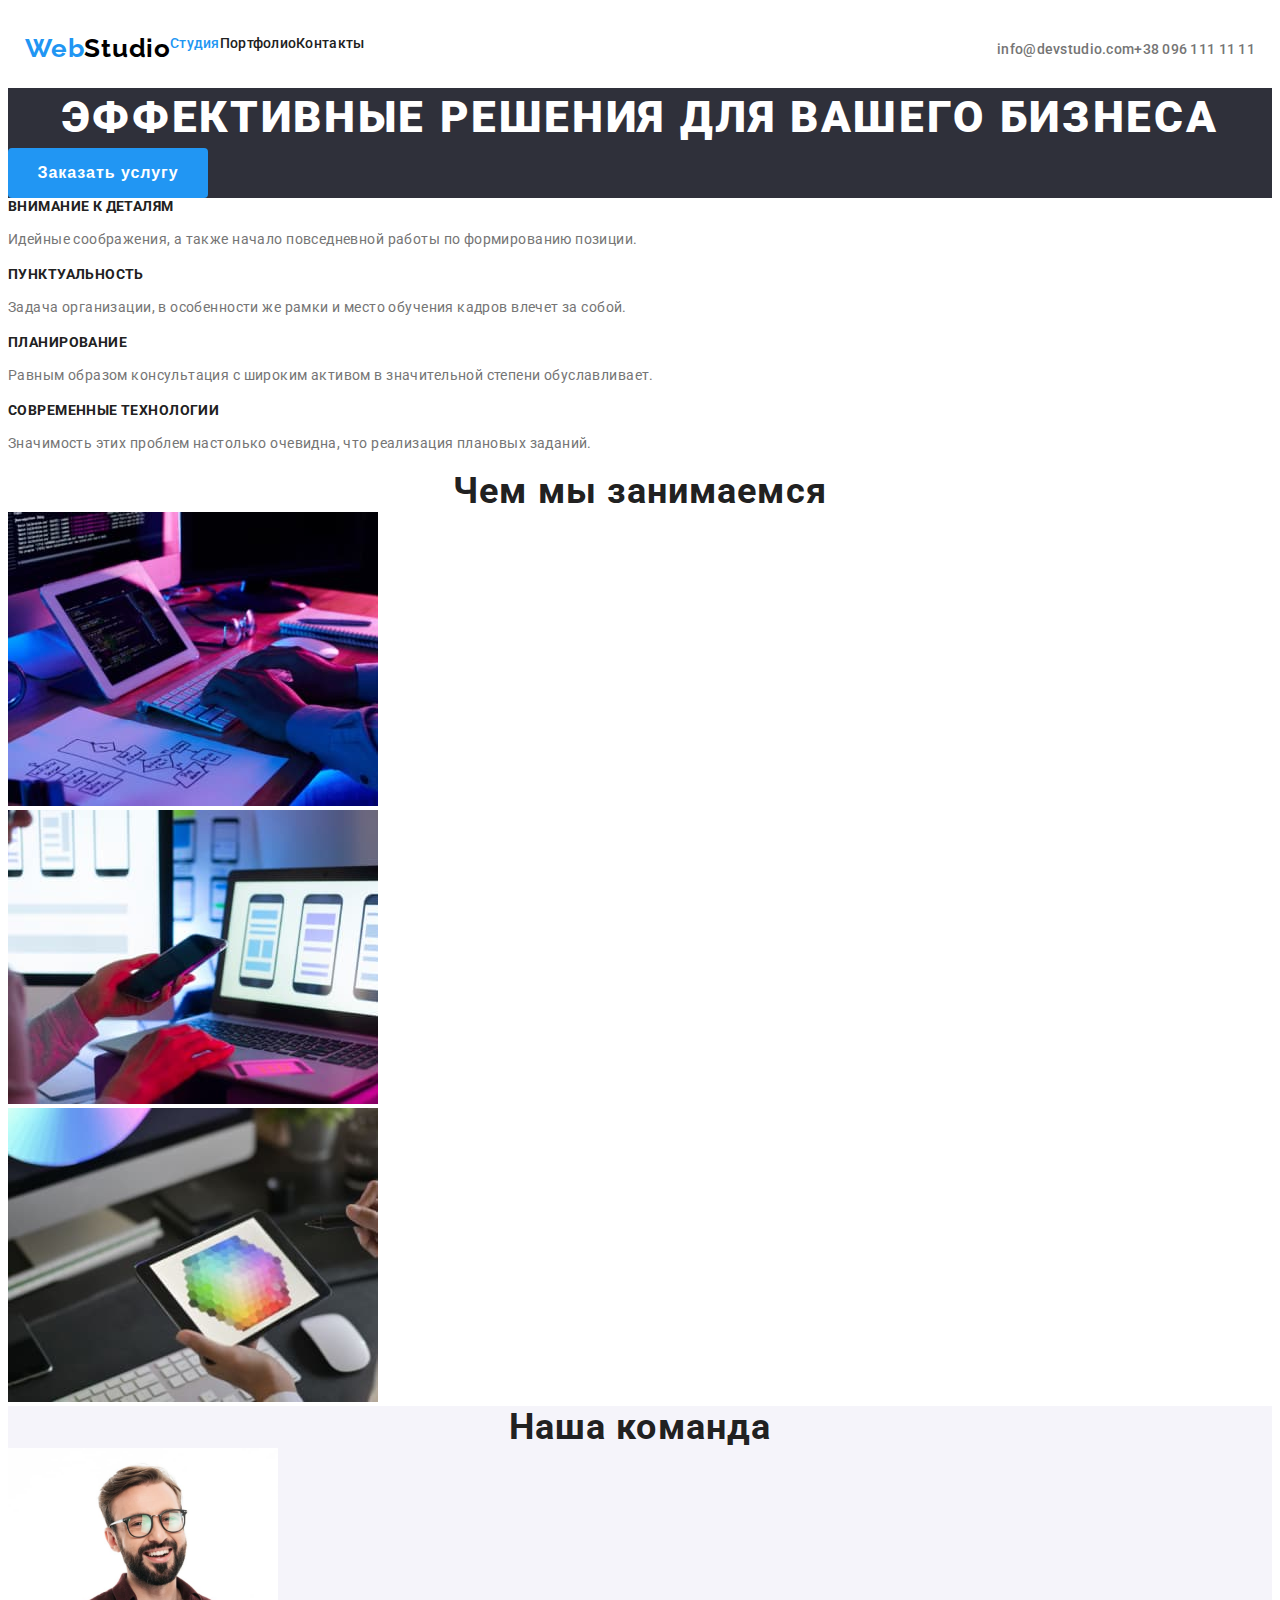
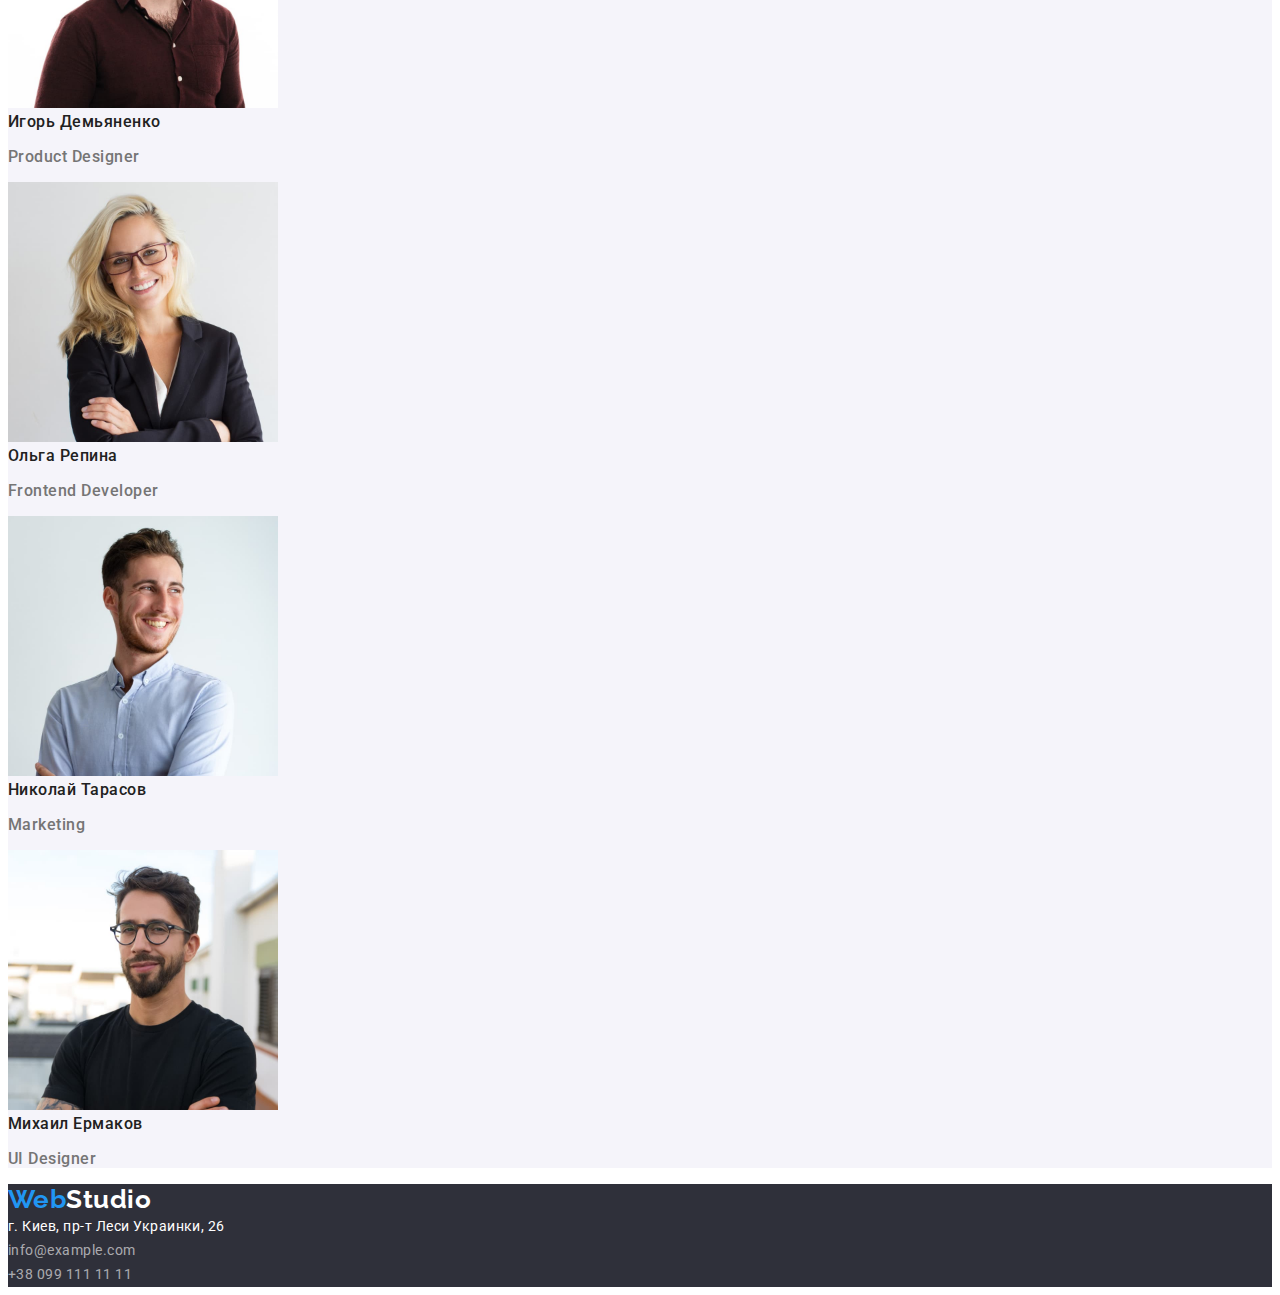
==== index.html @ 81960529 "set normalization, some utilities. update block flex for header" ====
<!DOCTYPE html>
<html lang="ru">
  <head>
    <meta charset="UTF-8" />
    <meta http-equiv="X-UA-Compatible" content="IE=edge" />
    <meta name="viewport" content="width=device-width, initial-scale=1.0" />
    <title>Web Studio</title>
    <link
      rel="stylesheet"
      href="https://cdnjs.cloudflare.com/ajax/libs/modern-normalize/1.1.0/modern-normalize.min.css"
      integrity="sha512-wpPYUAdjBVSE4KJnH1VR1HeZfpl1ub8YT/NKx4PuQ5NmX2tKuGu6U/JRp5y+Y8XG2tV+wKQpNHVUX03MfMFn9Q=="
      crossorigin="anonymous"
      referrerpolicy="no-referrer"
    />
    <link rel="stylesheet" href="./css/styles.css" />

    <link rel="preconnect" href="https://fonts.googleapis.com" />
    <link rel="preconnect" href="https://fonts.gstatic.com" crossorigin />
    <link
      href="https://fonts.googleapis.com/css2?family=Raleway:ital,wght@0,700;1,700&family=Roboto:ital,wght@0,400;0,500;0,700;0,900;1,400;1,500;1,700;1,900&display=swap"
      rel="stylesheet"
    />
  </head>
  <body>
    <header class="header-content container box">
      <!--навигация по сайту-->
      <nav class="nav-style box">
        <a class="logo line" href="./"
          ><span class="logo-color">Web</span>Studio</a
        >
        <ul class="nav-list list box">
          <li><a class="item current" href="./">Студия</a></li>
          <li>
            <a class="item" href="./portfolio.html">Портфолио</a>
          </li>
          <li><a class="item" href="">Контакты</a></li>
        </ul>
      </nav>
      <ul class="contacts-header list box">
        <li>
          <a class="link" href="mailto:info@devstudio.com"
            >info@devstudio.com</a
          >
        </li>
        <li>
          <a class="link" href="tel:+380961111111">+38 096 111 11 11</a>
        </li>
      </ul>
    </header>
    <main>
      <!-- hero section -->
      <section class="hero-section">
        <h1 class="hero-section-heading">
          Эффективные решения для вашего бизнеса
        </h1>
        <button class="hero-button" type="button">Заказать услугу</button>
      </section>
      <!-- секция наши преимущества 
            скрытый заголовок-->
      <section class="our-benefits-section">
        <h2 hidden>наши преимущества</h2>
        <ul class="features list">
          <li>
            <h3 class="headings">Внимание к деталям</h3>
            <p class="items">
              Идейные соображения, а также начало повседневной работы по
              формированию позиции.
            </p>
          </li>
          <li>
            <h3 class="headings">Пунктуальность</h3>
            <p class="items">
              Задача организации, в особенности же рамки и место обучения кадров
              влечет за собой.
            </p>
          </li>
          <li>
            <h3 class="headings">Планирование</h3>
            <p class="items">
              Равным образом консультация с широким активом в значительной
              степени обуславливает.
            </p>
          </li>
          <li>
            <h3 class="headings">Современные технологии</h3>
            <p class="items">
              Значимость этих проблем настолько очевидна, что реализация
              плановых заданий.
            </p>
          </li>
        </ul>
      </section>

      <!-- our work section -->
      <section class="our-work-section">
        <h2 class="title">Чем мы занимаемся</h2>
        <ul class="list">
          <li>
            <img
              src="./images/box1.jpg"
              alt="картинка с компьютером"
              width="370"
              height="294"
            />
          </li>
          <li>
            <img
              src="./images/box2.jpg"
              alt="картинка с мобильным телефоном"
              width="370"
              height="294"
            />
          </li>
          <li>
            <img
              src="./images/box3.jpg"
              alt="картинка с планшетом"
              width="370"
              height="294"
            />
          </li>
        </ul>
      </section>

      <!-- our team section -->

      <section class="our-team-section">
        <h2 class="title">Наша команда</h2>
        <ul class="list">
          <li>
            <img
              src="./images/imgIgorDemch.jpg"
              alt="фото Игорь Демченко"
              width="270"
              height="260"
            />
            <h3 class="headings">Игорь Демьяненко</h3>
            <p class="members">Product Designer</p>
          </li>
          <li>
            <img
              src="./images/imgOlgaRepina.jpg"
              alt="фото Ольга Репина"
              width="270"
              height="260"
            />
            <h3 class="headings">Ольга Репина</h3>
            <p class="members">Frontend Developer</p>
          </li>
          <li>
            <img
              src="./images/imgNikTarasov.jpg"
              alt="фото Николай Тарасов"
              width="270"
              height="260"
            />
            <h3 class="headings">Николай Тарасов</h3>
            <p class="members">Marketing</p>
          </li>
          <li>
            <img
              src="./images/imgMihErmakov.jpg"
              alt="фото Михаил Ермаков"
              width="270"
              height="260"
            />
            <h3 class="headings">Михаил Ермаков</h3>
            <p class="members">UI Designer</p>
          </li>
        </ul>
      </section>
    </main>
    <footer class="footer-style">
      <a class="logo-footer" href="./"
        ><span class="logo-color">Web</span>Studio</a
      >
      <address class="address-style">г. Киев, пр-т Леси Украинки, 26</address>
      <ul class="contacts-footer list">
        <li>
          <a class="contact-link-footer" href="mailto:info@example.com"
            >info@example.com</a
          >
        </li>
        <li>
          <a class="contact-link-footer" href="tel:+380991111111"
            >+38 099 111 11 11</a
          >
        </li>
      </ul>
    </footer>
  </body>
</html>
---- css/styles.css ----
/* палитра цветов
1. основной цвет текста
2. цвет героя и футера
3. цвет бэкграунда 1
4. цвет бекграунда 2
5. вспомогательный цвет текста
  - белый вспомогательный
6. акцент 

7.
8.
9. цвета логотипа


*/
:root {
  --text-color-basic: #212121;
  --bg-hero-footer-color: #2f303a;
  --bg-color-frst: #ffffff;
  --bg-color-secnd: #f5f4fa;
  --text-color-secondary: #757575;
  --text-color-third: #ffffff;
  --accent-color: #2196f3;

  --logo-color-frst: #2196f3;
  --logo-color-scnd: #000;
  --logo-color-thrd: #fff;
}

body {
  font-family: 'Roboto', 'Verdana', 'Tahoma';
  background-color: var(--bg-color-frst);
  letter-spacing: 00.03em;
}

.list {
  list-style: none;
  padding: 0;
  margin: 0 0;
}

.box {
  display: flex;
}

.container {
  width: 1230px;
  padding: 0 15px;
  margin: 0 auto;
}

h1,
h2,
h3,
h4 {
  margin: 0 0;
}

/* header's styles */

.header-content {
  height: 80px;
  align-items: center;
  justify-content: center;
}

.logo {
  font-family: Raleway;
  font-style: normal;
  font-weight: bold;
  font-size: 26px;
  line-height: 1.19;
  letter-spacing: 0.03em;
  color: var(--logo-color-scnd);
  width: 145px;
  height: 31px;
  text-decoration: none;
}

.logo-color {
  color: var(--logo-color-frst);
}

.nav-list .item {
  text-decoration: none;
  color: var(--text-color-basic);
  font-weight: 500;
  font-size: 14px;
  line-height: 1.14;
  letter-spacing: 0.02em;
}

.nav-list .item:hover,
.nav-list .item:focus,
.nav-list .current {
  color: var(--accent-color);
}

.contacts-header {
  margin-left: auto;
}

.contacts-header .link {
  font-style: normal;
  font-weight: 500;
  font-size: 14px;
  line-height: 1.14;
  letter-spacing: 0.02em;
  color: var(--text-color-secondary);
  text-decoration: none;
}

.contacts-header .link:hover,
.contacts-header .link:focus {
  color: var(--accent-color);
}

/* hero section */

.hero-section {
  background: var(--bg-hero-footer-color);
  color: var(--text-color-third);
}

.hero-section-heading {
  font-style: normal;
  font-weight: 900;
  font-size: 44px;
  line-height: 1.36;
  text-align: center;
  letter-spacing: 0.06em;
  text-transform: uppercase;
}

.hero-button {
  font-style: normal;
  font-weight: bold;
  font-size: 16px;
  text-align: center;
  letter-spacing: 0.06em;
  background: var(--accent-color);
  color: #ffffff;
  width: 200px;
  height: 50px;
  border-radius: 4px;
  border-width: 0px;
  cursor: pointer;
}

/* section our benefits */

.our-benefits-section {
}

.features .headings {
  font-style: normal;
  font-weight: bold;
  font-size: 14px;
  letter-spacing: 0.03em;
  text-transform: uppercase;
  color: var(--text-color-basic);
}

.features .items {
  font-style: normal;
  font-size: 14px;
  line-height: 171%;
  letter-spacing: 0.03em;
  color: var(--text-color-secondary);
}

/* our work section*/

.our-work-section .title,
.our-team-section .title {
  font-style: normal;
  font-weight: bold;
  font-size: 36px;
  line-height: 1.17;
  letter-spacing: 0.03em;
  color: var(--text-color-basic);
  text-align: center;
}

/* our team section */
.our-team-section {
  background-color: var(--bg-color-secnd);
}

.our-team-section .headings {
  font-weight: 500;
  font-size: 16px;
  line-height: 1.19;
  letter-spacing: 0.03em;
  color: var(--text-color-basic);
}

.our-team-section .members {
  font-weight: 500;
  font-size: 16px;
  line-height: 1.19;
  letter-spacing: 0.03em;
  color: var(--text-color-secondary);
}

/* footer's style */

.footer-style {
  background: var(--bg-hero-footer-color);
  color: var(--text-color-third);
}

.logo-footer {
  font-family: Raleway;
  font-style: normal;
  font-weight: bold;
  font-size: 26px;
  line-height: 31px;
  text-decoration: none;
  color: var(--logo-color-thrd);
}

.address-style {
  font-style: normal;
  font-weight: normal;
  font-size: 14px;
  line-height: 171%;
}

.contact-link-footer {
  font-style: normal;
  font-weight: normal;
  font-size: 14px;
  line-height: 171%;
  color: rgba(255, 255, 255, 0.6);
  text-decoration: none;
}

.contact-link-footer:hover,
.contact-link-footer:focus {
  color: var(--accent-color);
}

/* portfolio styles */

.filter-btn {
  font-family: inherit;
  font-style: normal;
  font-weight: 500;
  font-size: 16px;
  line-height: 162%;
  text-align: center;
  letter-spacing: 0.03em;
  background: var(--bg-color-secnd);
  color: var(--text-color-basic);
  border-radius: 4px;
  border-width: 0px;
  cursor: pointer;
}

.filter-btn:hover,
.filter-btn:focus {
  background-color: var(--accent-color);
  color: var(--text-color-third);
}

/*  projects section  */

.projects .headings {
  font-style: normal;
  font-weight: bold;
  font-size: 18px;
  line-height: 2;
  letter-spacing: 0.06em;
  color: var(--text-color-basic);
}
.projects .items {
  font-style: normal;
  font-weight: normal;
  font-size: 16px;
  line-height: 187%;
  letter-spacing: 0.03em;
  color: var(--text-color-secondary);
}
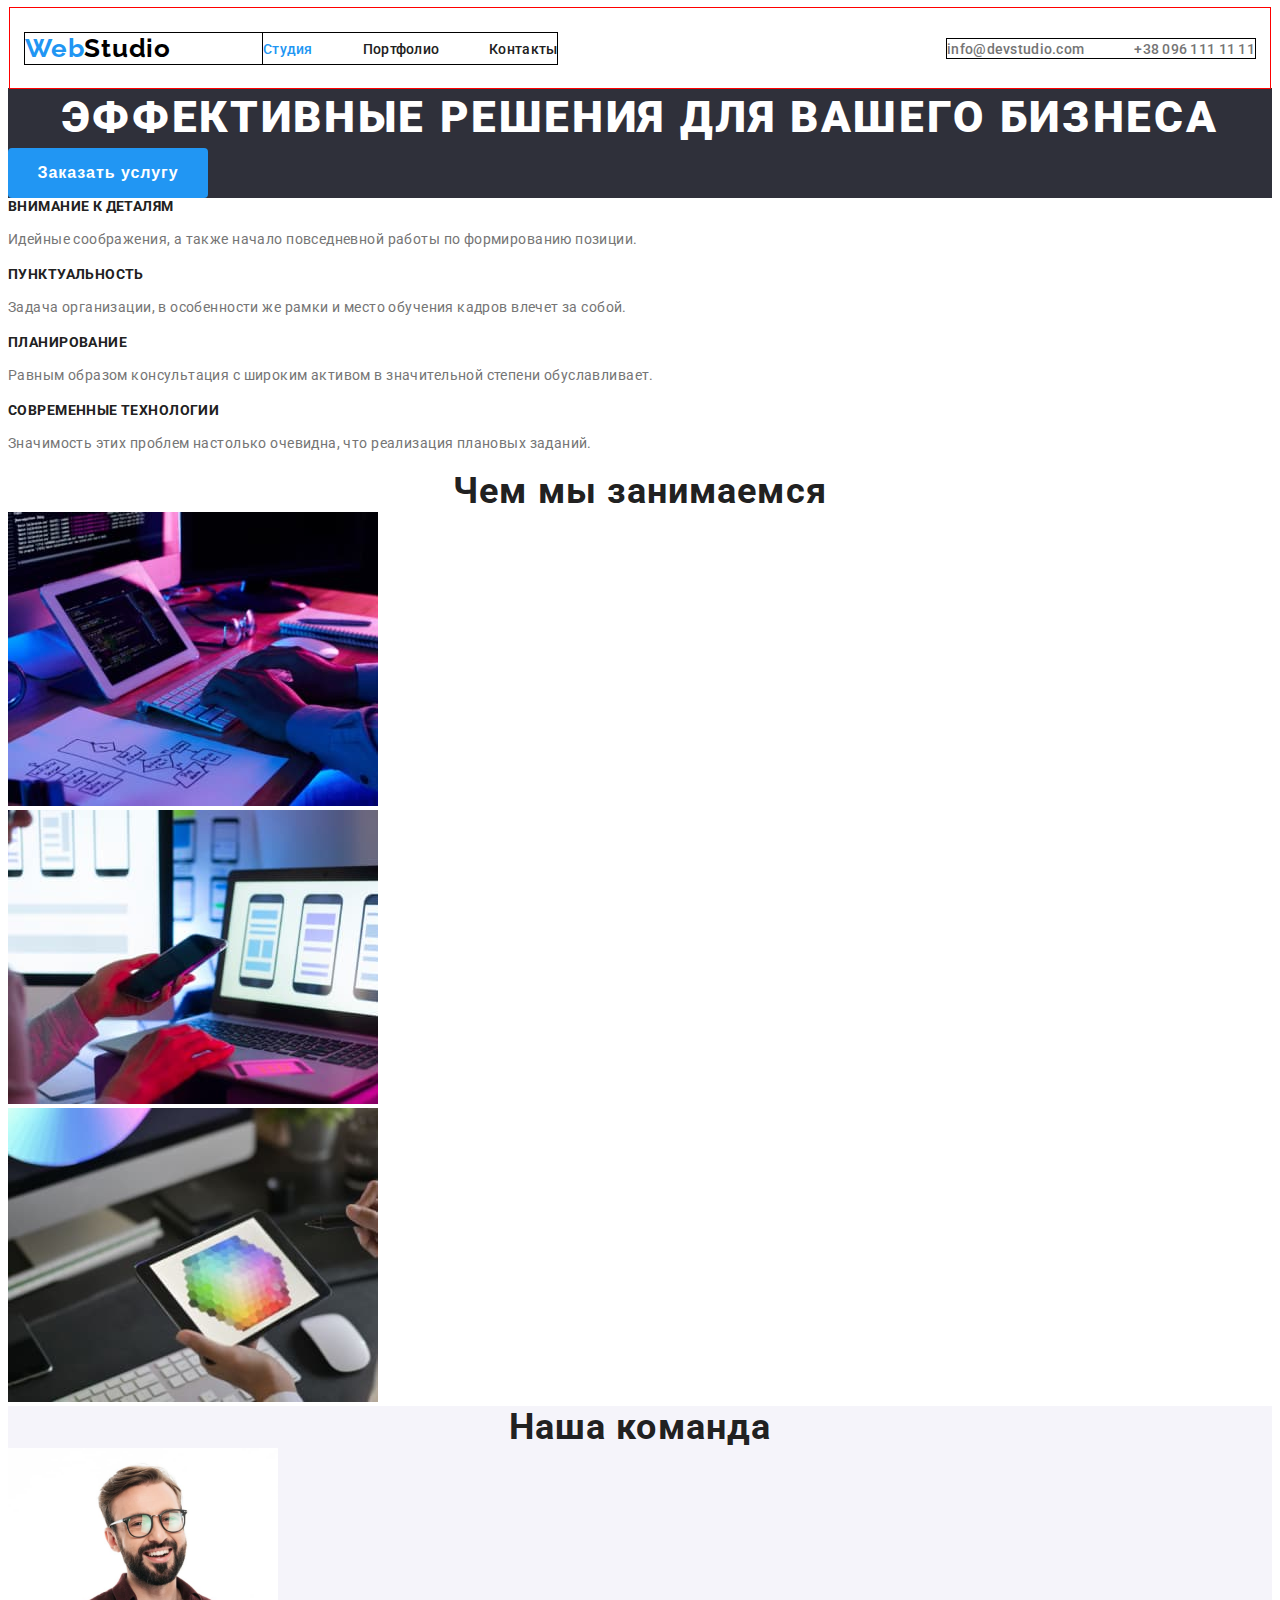
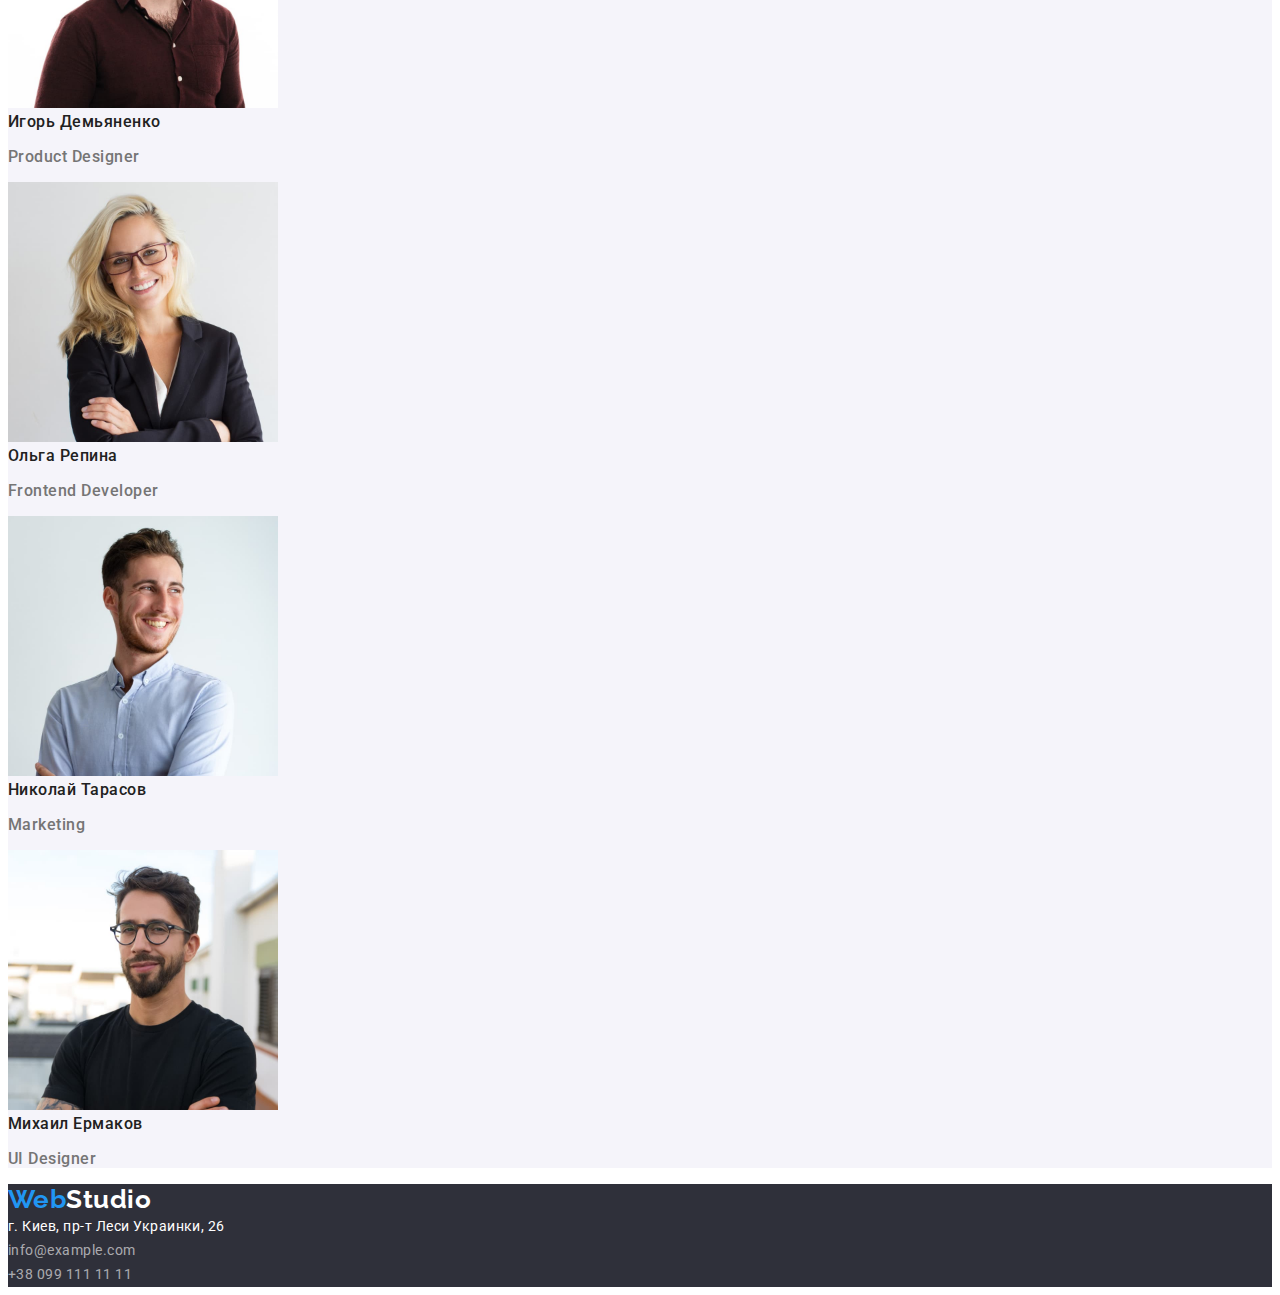
==== commit 656507af: "update header css" ====
--- a/index.html
+++ b/index.html
@@ -29,20 +29,20 @@
           ><span class="logo-color">Web</span>Studio</a
         >
         <ul class="nav-list list box">
-          <li><a class="item current" href="./">Студия</a></li>
-          <li>
-            <a class="item" href="./portfolio.html">Портфолио</a>
+          <li class="item"><a class="link current" href="./">Студия</a></li>
+          <li class="item">
+            <a class="link" href="./portfolio.html">Портфолио</a>
           </li>
-          <li><a class="item" href="">Контакты</a></li>
+          <li class="item"><a class="link" href="">Контакты</a></li>
         </ul>
       </nav>
       <ul class="contacts-header list box">
-        <li>
+        <li class="item">
           <a class="link" href="mailto:info@devstudio.com"
             >info@devstudio.com</a
           >
         </li>
-        <li>
+        <li class="item">
           <a class="link" href="tel:+380961111111">+38 096 111 11 11</a>
         </li>
       </ul>
--- a/css/styles.css
+++ b/css/styles.css
@@ -36,17 +36,23 @@
 .list {
   list-style: none;
   padding: 0;
-  margin: 0 0;
-}
-
+  margin-top: 0;
+  margin-bottom: 0;
+}
+
+.link {
+  text-decoration: none;
+}
 .box {
   display: flex;
+  outline: 1px solid black;
 }
 
 .container {
   width: 1230px;
   padding: 0 15px;
   margin: 0 auto;
+  outline: 1px solid red;
 }
 
 h1,
@@ -61,7 +67,6 @@
 .header-content {
   height: 80px;
   align-items: center;
-  justify-content: center;
 }
 
 .logo {
@@ -81,7 +86,12 @@
   color: var(--logo-color-frst);
 }
 
-.nav-list .item {
+.nav-list {
+  margin-left: 93px;
+  align-items: center;
+}
+
+.nav-list .link {
   text-decoration: none;
   color: var(--text-color-basic);
   font-weight: 500;
@@ -90,8 +100,16 @@
   letter-spacing: 0.02em;
 }
 
-.nav-list .item:hover,
-.nav-list .item:focus,
+.nav-list .item {
+  margin-right: 50px;
+}
+
+.nav-list .item:last-child {
+  margin-right: 0;
+}
+
+.nav-list .link:hover,
+.nav-list .link:focus,
 .nav-list .current {
   color: var(--accent-color);
 }
@@ -101,13 +119,11 @@
 }
 
 .contacts-header .link {
-  font-style: normal;
   font-weight: 500;
   font-size: 14px;
   line-height: 1.14;
   letter-spacing: 0.02em;
   color: var(--text-color-secondary);
-  text-decoration: none;
 }
 
 .contacts-header .link:hover,
@@ -115,6 +131,13 @@
   color: var(--accent-color);
 }
 
+.contacts-header .item {
+  margin-right: 50px;
+}
+
+.contacts-header .item:last-child {
+  margin-right: 0;
+}
 /* hero section */
 
 .hero-section {
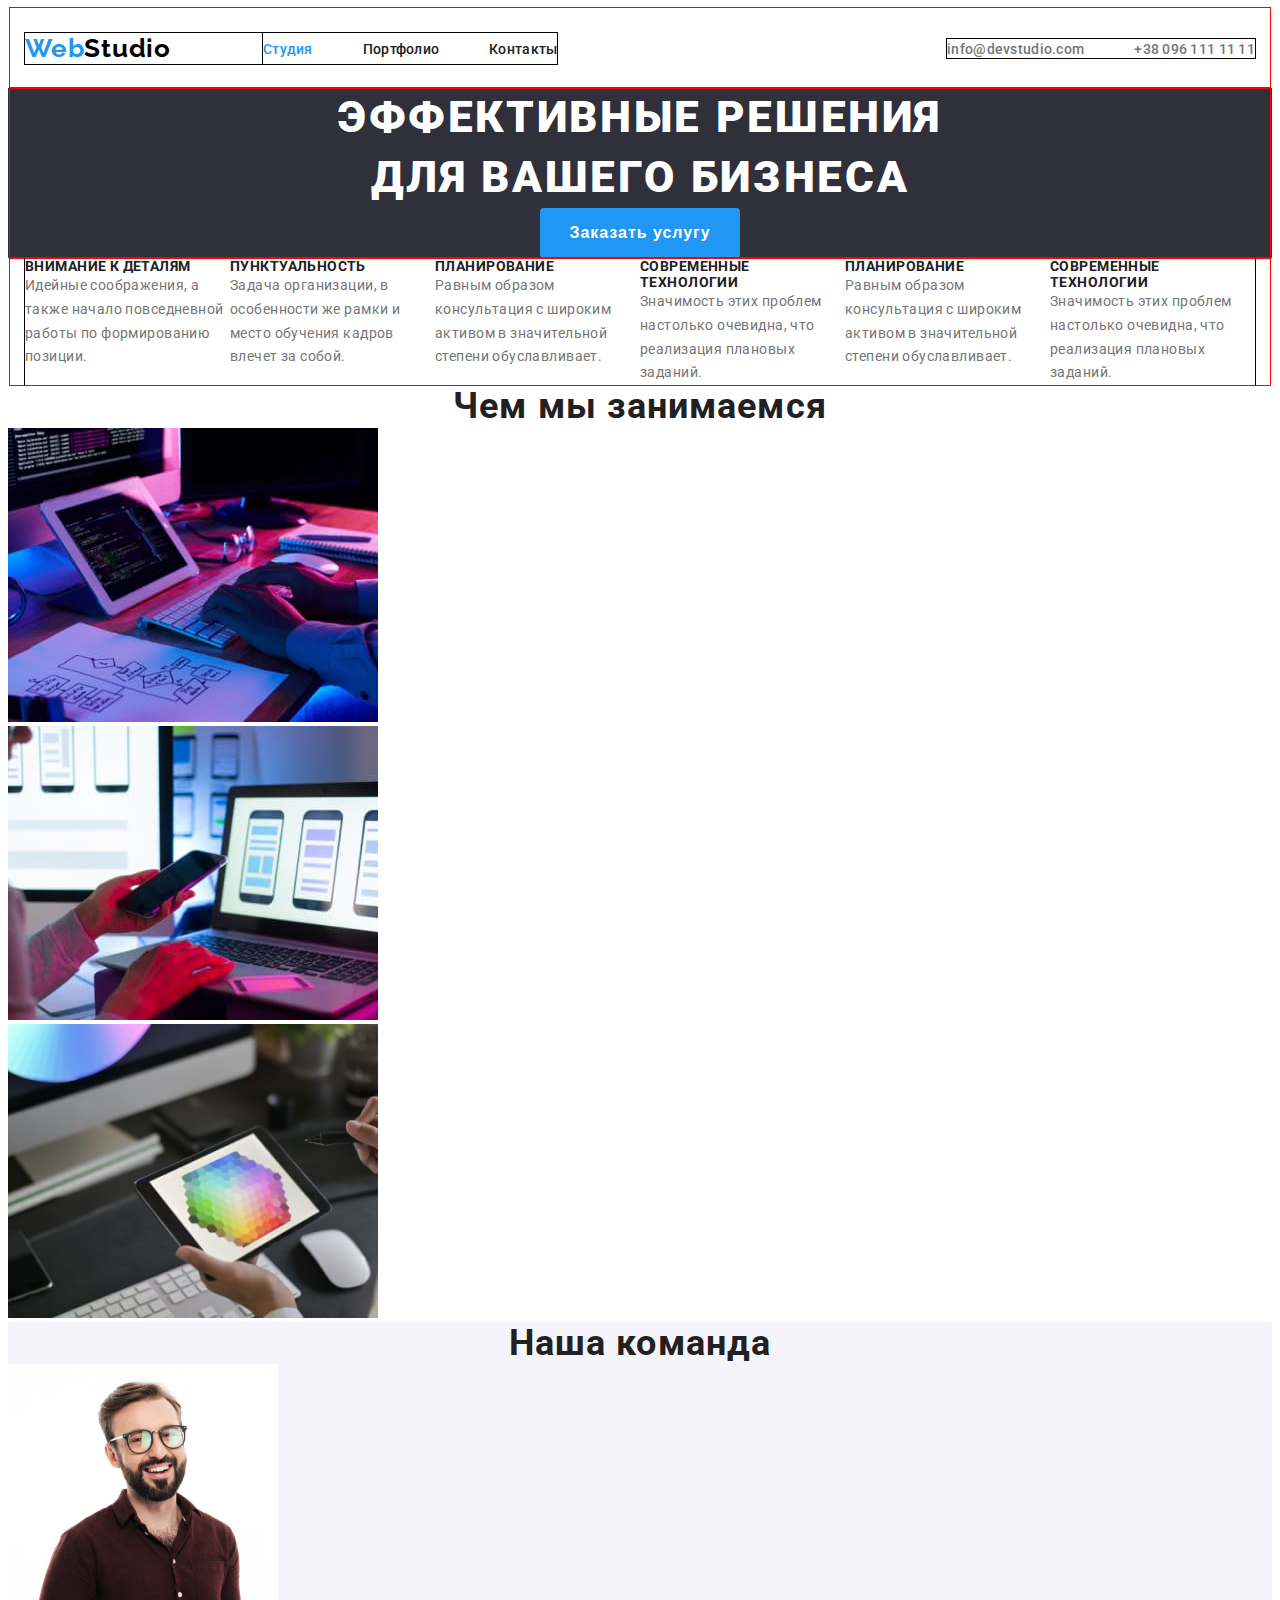
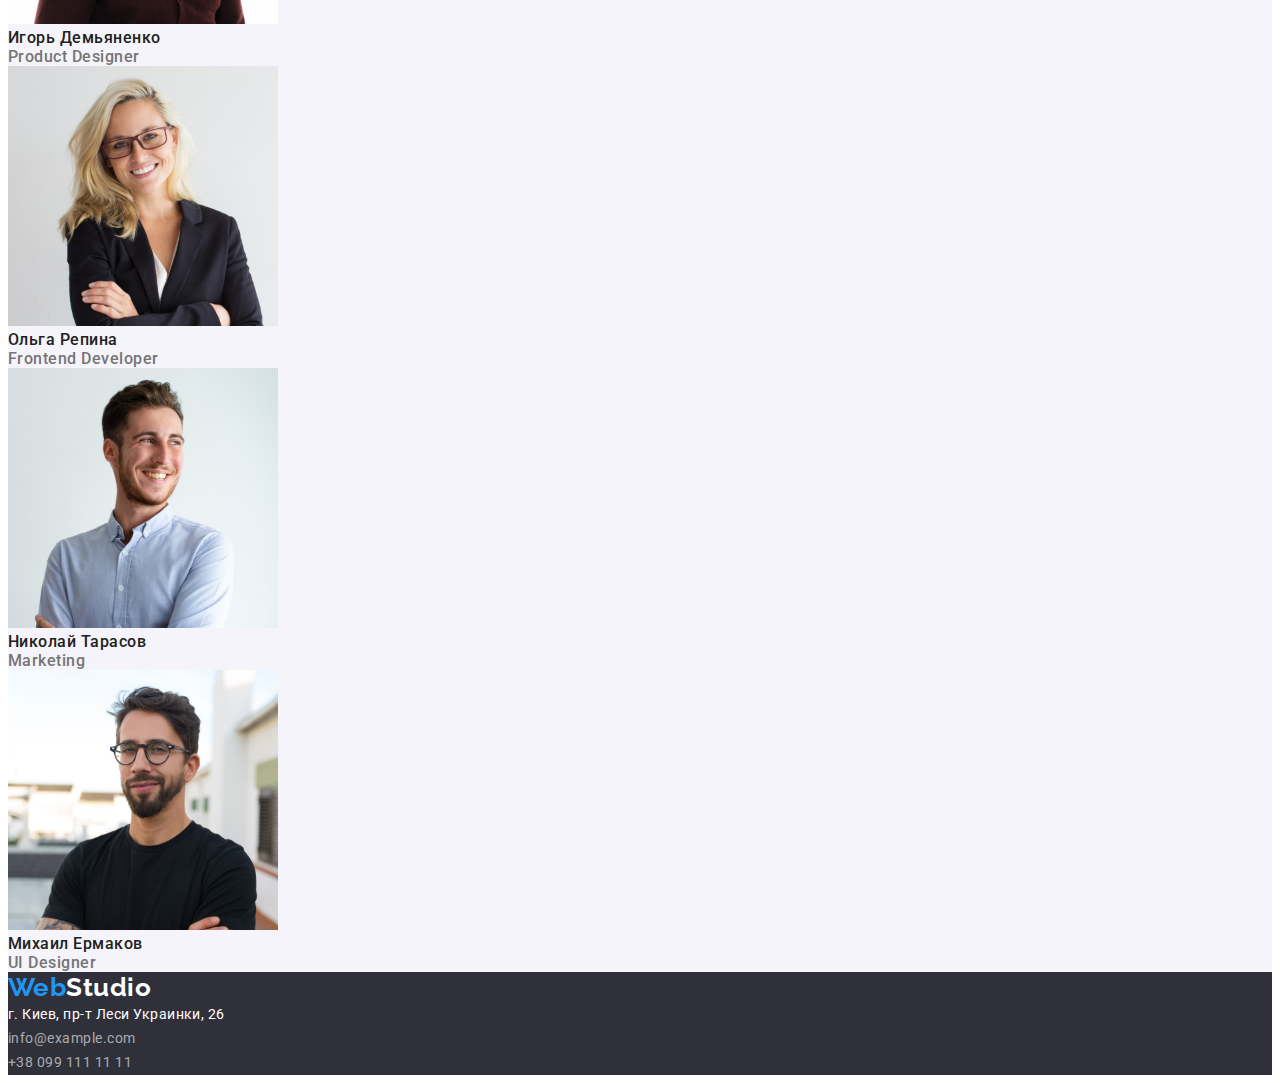
==== commit d30177b8: "update "hero" , "features" under  constraction" ====
--- a/index.html
+++ b/index.html
@@ -50,45 +50,64 @@
     <main>
       <!-- hero section -->
       <section class="hero-section">
-        <h1 class="hero-section-heading">
-          Эффективные решения для вашего бизнеса
-        </h1>
-        <button class="hero-button" type="button">Заказать услугу</button>
+        <div class="container">
+          <h1 class="hero-section-heading">
+            Эффективные решения для вашего бизнеса
+          </h1>
+          <button class="hero-button" type="button">Заказать услугу</button>
+        </div>
       </section>
       <!-- секция наши преимущества 
             скрытый заголовок-->
       <section class="our-benefits-section">
-        <h2 hidden>наши преимущества</h2>
-        <ul class="features list">
-          <li>
-            <h3 class="headings">Внимание к деталям</h3>
-            <p class="items">
-              Идейные соображения, а также начало повседневной работы по
-              формированию позиции.
-            </p>
-          </li>
-          <li>
-            <h3 class="headings">Пунктуальность</h3>
-            <p class="items">
-              Задача организации, в особенности же рамки и место обучения кадров
-              влечет за собой.
-            </p>
-          </li>
-          <li>
-            <h3 class="headings">Планирование</h3>
-            <p class="items">
-              Равным образом консультация с широким активом в значительной
-              степени обуславливает.
-            </p>
-          </li>
-          <li>
-            <h3 class="headings">Современные технологии</h3>
-            <p class="items">
-              Значимость этих проблем настолько очевидна, что реализация
-              плановых заданий.
-            </p>
-          </li>
-        </ul>
+        <div class="container">
+          <h2 hidden>наши преимущества</h2>
+          <ul class="features list box">
+            <li class="item">
+              <h3 class="headings">Внимание к деталям</h3>
+              <p class="text">
+                Идейные соображения, а также начало повседневной работы по
+                формированию позиции.
+              </p>
+            </li>
+            <li class="item">
+              <h3 class="headings">Пунктуальность</h3>
+              <p class="text">
+                Задача организации, в особенности же рамки и место обучения
+                кадров влечет за собой.
+              </p>
+            </li>
+            <li class="item">
+              <h3 class="headings">Планирование</h3>
+              <p class="text">
+                Равным образом консультация с широким активом в значительной
+                степени обуславливает.
+              </p>
+            </li>
+            <li class="item">
+              <h3 class="headings">Современные технологии</h3>
+              <p class="text">
+                Значимость этих проблем настолько очевидна, что реализация
+                плановых заданий.
+              </p>
+            </li>
+
+            <li class="item">
+              <h3 class="headings">Планирование</h3>
+              <p class="text">
+                Равным образом консультация с широким активом в значительной
+                степени обуславливает.
+              </p>
+            </li>
+            <li class="item">
+              <h3 class="headings">Современные технологии</h3>
+              <p class="text">
+                Значимость этих проблем настолько очевидна, что реализация
+                плановых заданий.
+              </p>
+            </li>
+          </ul>
+        </div>
       </section>
 
       <!-- our work section -->
--- a/css/styles.css
+++ b/css/styles.css
@@ -58,7 +58,8 @@
 h1,
 h2,
 h3,
-h4 {
+h4,
+p {
   margin: 0 0;
 }
 
@@ -143,16 +144,18 @@
 .hero-section {
   background: var(--bg-hero-footer-color);
   color: var(--text-color-third);
+  text-align: center;
 }
 
 .hero-section-heading {
-  font-style: normal;
+  width: 696px;
+  margin: 0 auto;
   font-weight: 900;
   font-size: 44px;
   line-height: 1.36;
-  text-align: center;
   letter-spacing: 0.06em;
   text-transform: uppercase;
+  text-align: center;
 }
 
 .hero-button {
@@ -172,24 +175,27 @@
 
 /* section our benefits */
 
-.our-benefits-section {
-}
+/* .our-benefits-section {
+} */
 
 .features .headings {
-  font-style: normal;
-  font-weight: bold;
+  font-weight: 700;
   font-size: 14px;
   letter-spacing: 0.03em;
   text-transform: uppercase;
   color: var(--text-color-basic);
 }
 
-.features .items {
-  font-style: normal;
-  font-size: 14px;
-  line-height: 171%;
+.features .text {
+  font-size: 14px;
+  line-height: 1.71;
   letter-spacing: 0.03em;
   color: var(--text-color-secondary);
+}
+
+.features .item {
+  flex-wrap: wrap;
+  flex-basis: calc((100% - 30px) / 4);
 }
 
 /* our work section*/
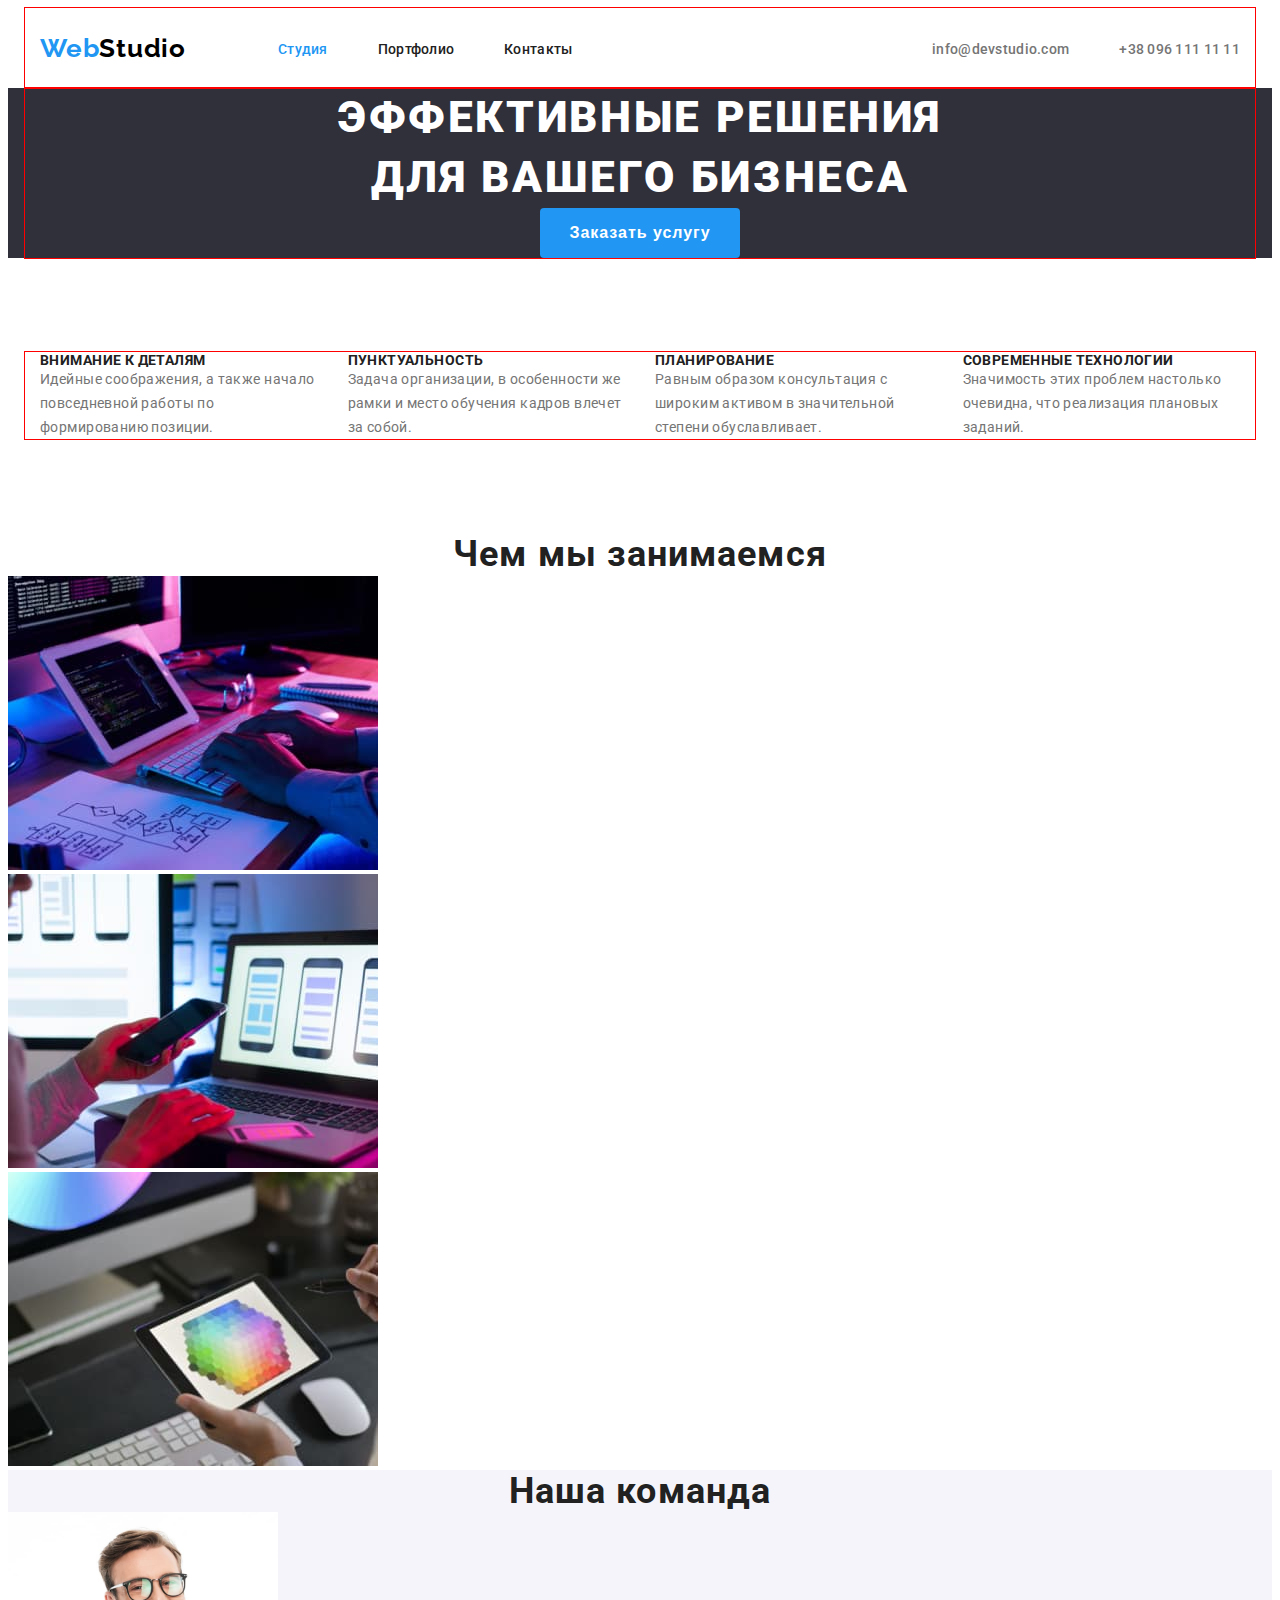
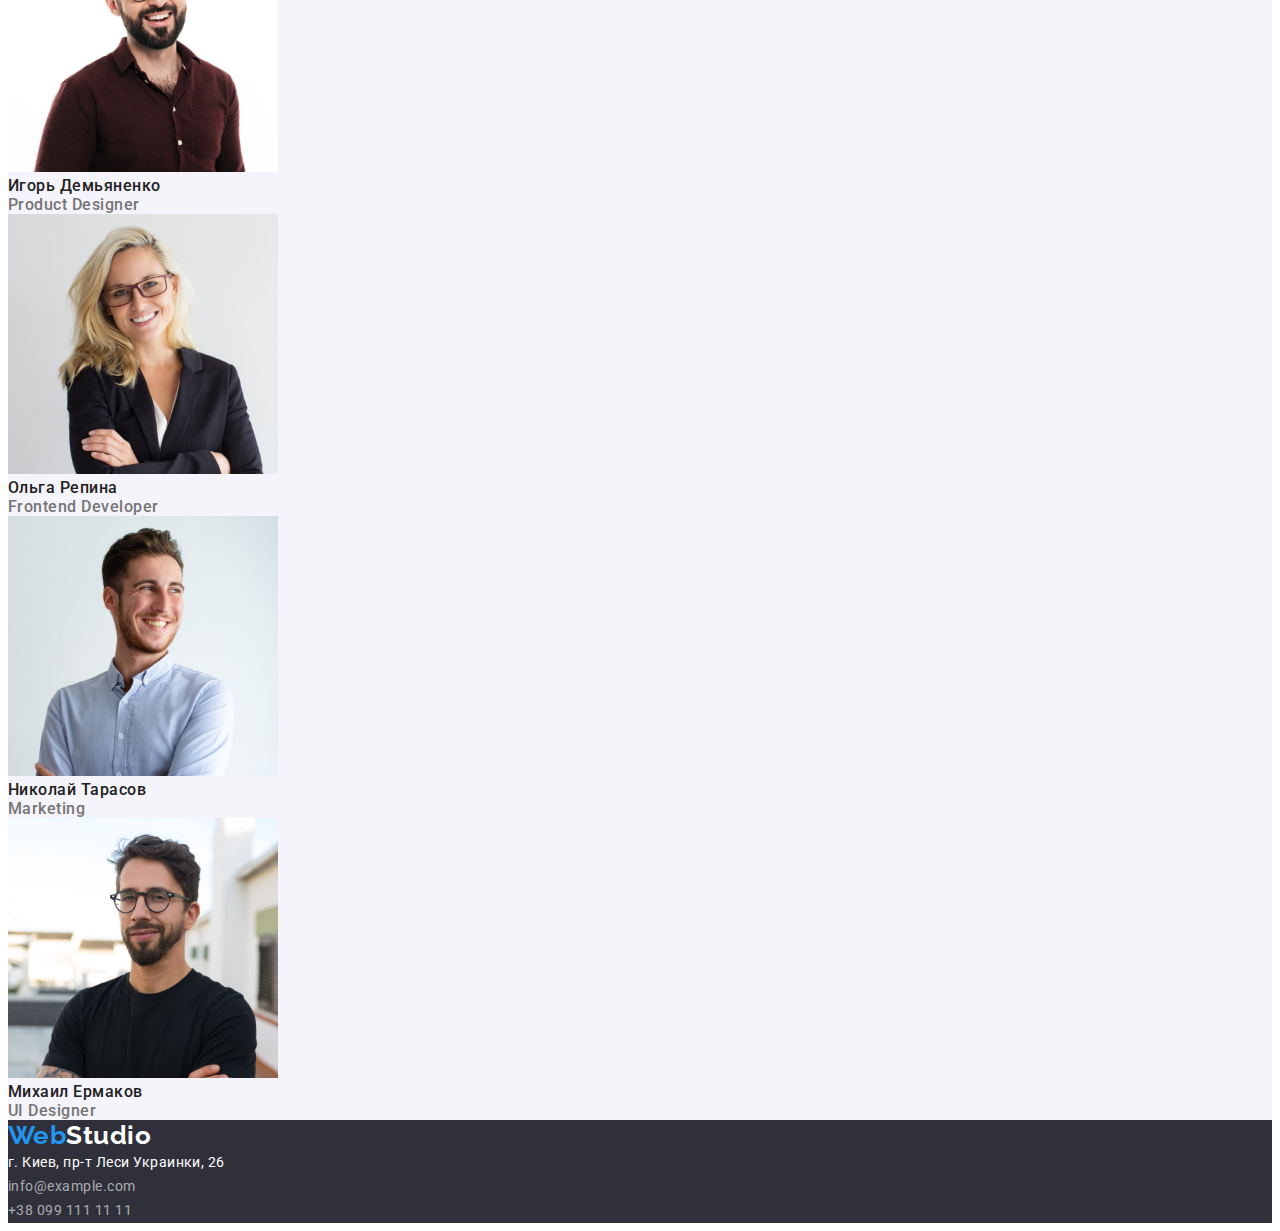
==== commit 232e7868: "update features" ====
--- a/index.html
+++ b/index.html
@@ -70,25 +70,12 @@
                 формированию позиции.
               </p>
             </li>
+
             <li class="item">
               <h3 class="headings">Пунктуальность</h3>
               <p class="text">
                 Задача организации, в особенности же рамки и место обучения
                 кадров влечет за собой.
-              </p>
-            </li>
-            <li class="item">
-              <h3 class="headings">Планирование</h3>
-              <p class="text">
-                Равным образом консультация с широким активом в значительной
-                степени обуславливает.
-              </p>
-            </li>
-            <li class="item">
-              <h3 class="headings">Современные технологии</h3>
-              <p class="text">
-                Значимость этих проблем настолько очевидна, что реализация
-                плановых заданий.
               </p>
             </li>
 
@@ -99,6 +86,7 @@
                 степени обуславливает.
               </p>
             </li>
+
             <li class="item">
               <h3 class="headings">Современные технологии</h3>
               <p class="text">
--- a/css/styles.css
+++ b/css/styles.css
@@ -45,11 +45,10 @@
 }
 .box {
   display: flex;
-  outline: 1px solid black;
 }
 
 .container {
-  width: 1230px;
+  width: 1200px;
   padding: 0 15px;
   margin: 0 auto;
   outline: 1px solid red;
@@ -175,8 +174,9 @@
 
 /* section our benefits */
 
-/* .our-benefits-section {
-} */
+.our-benefits-section {
+  padding: 94px 0;
+}
 
 .features .headings {
   font-weight: 700;
@@ -193,9 +193,17 @@
   color: var(--text-color-secondary);
 }
 
+.features {
+  flex-wrap: wrap;
+}
+
 .features .item {
-  flex-wrap: wrap;
-  flex-basis: calc((100% - 30px) / 4);
+  margin-right: 30px;
+  flex-basis: calc((100% - 90px) / 4);
+}
+
+.features .item:last-child {
+  margin-right: 0;
 }
 
 /* our work section*/
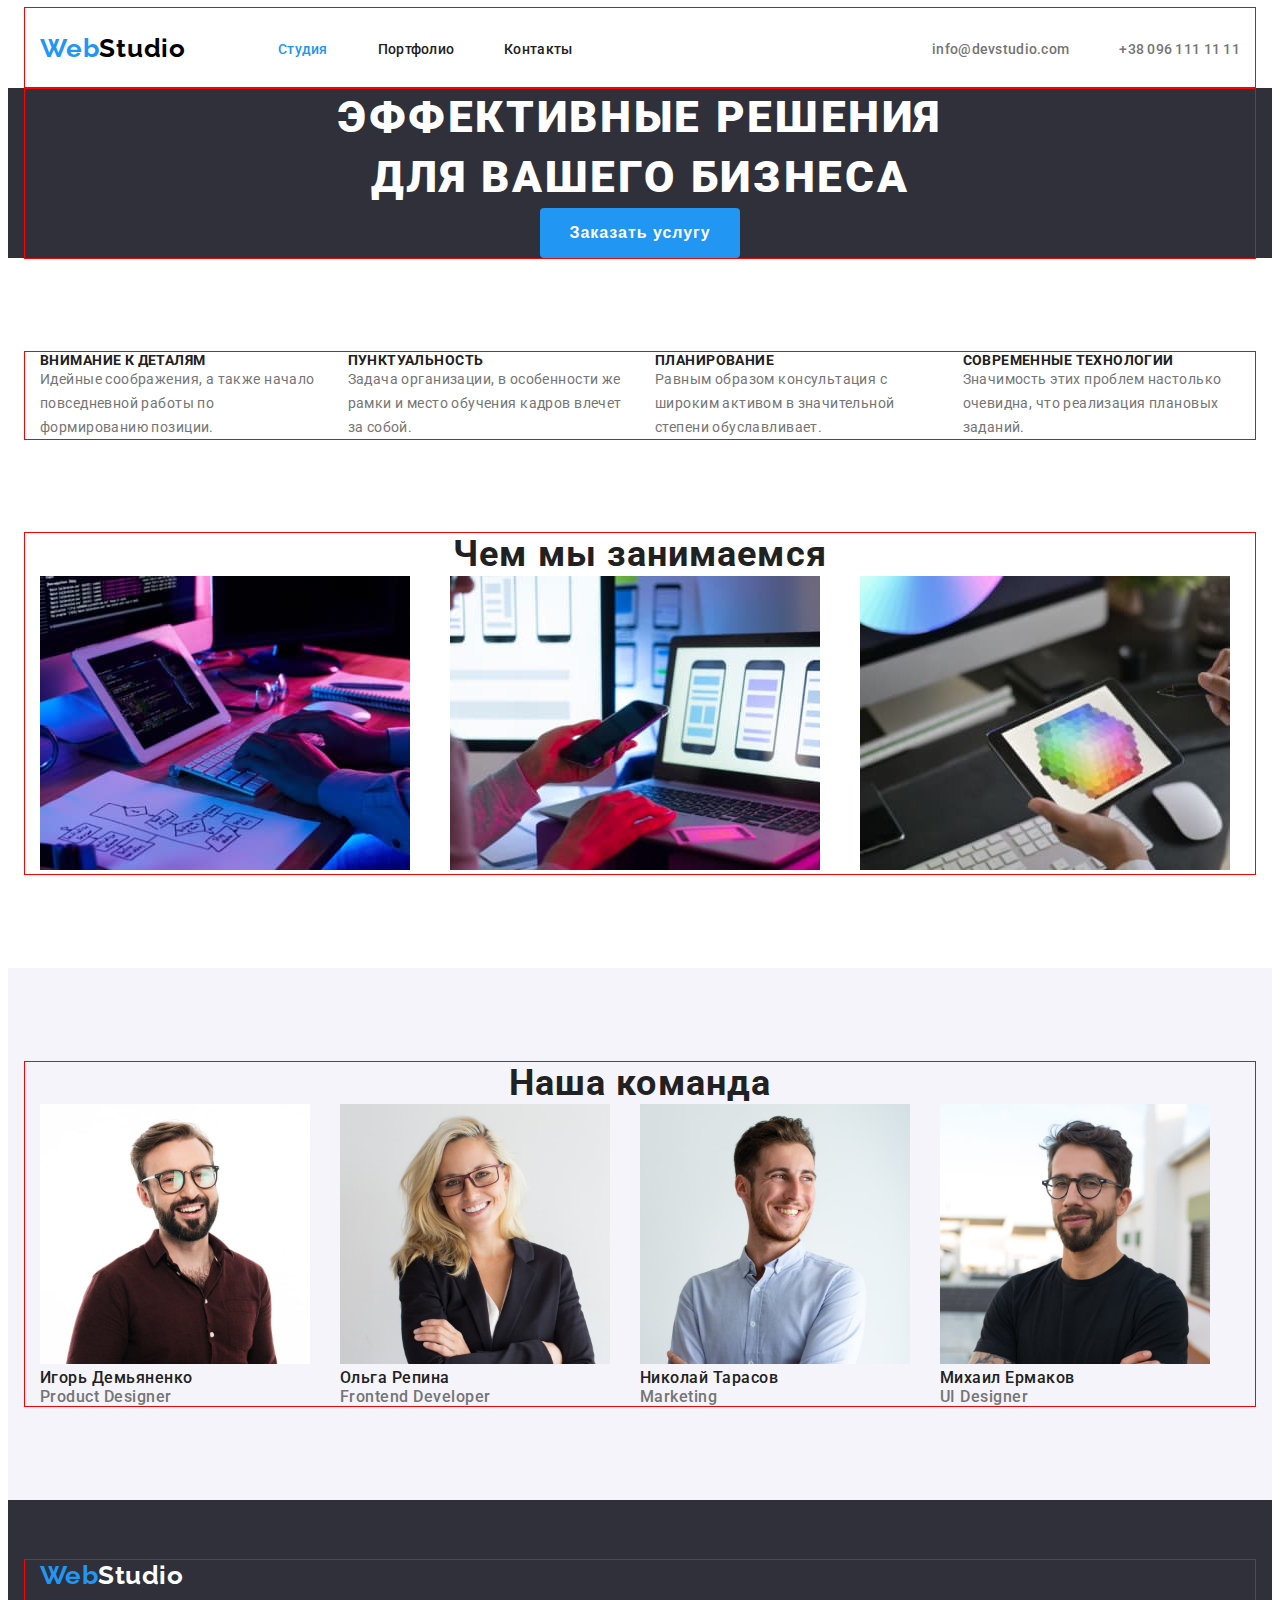
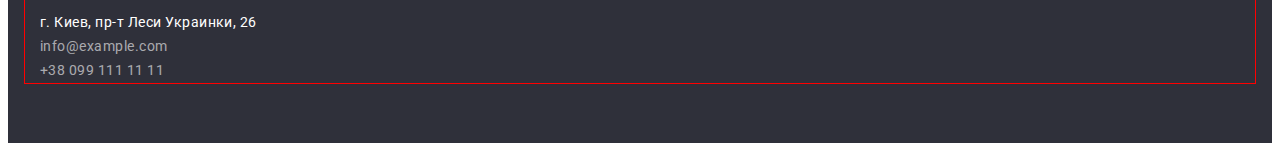
==== commit 13653500: "update css for info.html" ====
--- a/index.html
+++ b/index.html
@@ -100,100 +100,107 @@
 
       <!-- our work section -->
       <section class="our-work-section">
-        <h2 class="title">Чем мы занимаемся</h2>
-        <ul class="list">
-          <li>
-            <img
-              src="./images/box1.jpg"
-              alt="картинка с компьютером"
-              width="370"
-              height="294"
-            />
+        <div class="container">
+          <h2 class="title">Чем мы занимаемся</h2>
+          <ul class="list box">
+            <li class="item">
+              <img
+                src="./images/box1.jpg"
+                alt="картинка с компьютером"
+                width="370"
+                height="294"
+              />
+            </li>
+            <li class="item">
+              <img
+                src="./images/box2.jpg"
+                alt="картинка с мобильным телефоном"
+                width="370"
+                height="294"
+              />
+            </li>
+            <li class="item">
+              <img
+                src="./images/box3.jpg"
+                alt="картинка с планшетом"
+                width="370"
+                height="294"
+              />
+            </li>
+          </ul>
+        </div>
+      </section>
+
+      <!-- our team section -->
+
+      <section class="our-team-section">
+        <div class="container">
+          <h2 class="title">Наша команда</h2>
+          <ul class="list box">
+            <li class="item">
+              <img
+                src="./images/imgIgorDemch.jpg"
+                alt="фото Игорь Демченко"
+                width="270"
+                height="260"
+              />
+              <h3 class="headings">Игорь Демьяненко</h3>
+              <p class="members">Product Designer</p>
+            </li>
+            <li class="item">
+              <img
+                src="./images/imgOlgaRepina.jpg"
+                alt="фото Ольга Репина"
+                width="270"
+                height="260"
+              />
+              <h3 class="headings">Ольга Репина</h3>
+              <p class="members">Frontend Developer</p>
+            </li>
+            <li class="item">
+              <img
+                src="./images/imgNikTarasov.jpg"
+                alt="фото Николай Тарасов"
+                width="270"
+                height="260"
+              />
+              <h3 class="headings">Николай Тарасов</h3>
+              <p class="members">Marketing</p>
+            </li>
+            <li class="item">
+              <img
+                src="./images/imgMihErmakov.jpg"
+                alt="фото Михаил Ермаков"
+                width="270"
+                height="260"
+              />
+              <h3 class="headings">Михаил Ермаков</h3>
+              <p class="members">UI Designer</p>
+            </li>
+          </ul>
+        </div>
+      </section>
+    </main>
+
+    <footer class="footer-style">
+      <div class="container">
+        <a class="logo-footer" href="./"
+          ><span class="logo-color">Web</span>Studio</a
+        >
+        <address class="address-style">г. Киев, пр-т Леси Украинки, 26</address>
+        <ul class="contacts-footer list">
+          <li class="item">
+            <a class="contact-link-footer" href="mailto:info@example.com"
+              >info@example.com</a
+            >
           </li>
-          <li>
-            <img
-              src="./images/box2.jpg"
-              alt="картинка с мобильным телефоном"
-              width="370"
-              height="294"
-            />
-          </li>
-          <li>
-            <img
-              src="./images/box3.jpg"
-              alt="картинка с планшетом"
-              width="370"
-              height="294"
-            />
+          <li class="item">
+            <a class="contact-link-footer" href="tel:+380991111111"
+              >+38 099 111 11 11</a
+            >
           </li>
         </ul>
-      </section>
-
-      <!-- our team section -->
-
-      <section class="our-team-section">
-        <h2 class="title">Наша команда</h2>
-        <ul class="list">
-          <li>
-            <img
-              src="./images/imgIgorDemch.jpg"
-              alt="фото Игорь Демченко"
-              width="270"
-              height="260"
-            />
-            <h3 class="headings">Игорь Демьяненко</h3>
-            <p class="members">Product Designer</p>
-          </li>
-          <li>
-            <img
-              src="./images/imgOlgaRepina.jpg"
-              alt="фото Ольга Репина"
-              width="270"
-              height="260"
-            />
-            <h3 class="headings">Ольга Репина</h3>
-            <p class="members">Frontend Developer</p>
-          </li>
-          <li>
-            <img
-              src="./images/imgNikTarasov.jpg"
-              alt="фото Николай Тарасов"
-              width="270"
-              height="260"
-            />
-            <h3 class="headings">Николай Тарасов</h3>
-            <p class="members">Marketing</p>
-          </li>
-          <li>
-            <img
-              src="./images/imgMihErmakov.jpg"
-              alt="фото Михаил Ермаков"
-              width="270"
-              height="260"
-            />
-            <h3 class="headings">Михаил Ермаков</h3>
-            <p class="members">UI Designer</p>
-          </li>
-        </ul>
-      </section>
-    </main>
-    <footer class="footer-style">
-      <a class="logo-footer" href="./"
-        ><span class="logo-color">Web</span>Studio</a
-      >
-      <address class="address-style">г. Киев, пр-т Леси Украинки, 26</address>
-      <ul class="contacts-footer list">
-        <li>
-          <a class="contact-link-footer" href="mailto:info@example.com"
-            >info@example.com</a
-          >
-        </li>
-        <li>
-          <a class="contact-link-footer" href="tel:+380991111111"
-            >+38 099 111 11 11</a
-          >
-        </li>
-      </ul>
+      </div>
     </footer>
   </body>
 </html>
--- a/css/styles.css
+++ b/css/styles.css
@@ -195,23 +195,26 @@
 
 .features {
   flex-wrap: wrap;
+  margin-right: -30px;
 }
 
 .features .item {
   margin-right: 30px;
-  flex-basis: calc((100% - 90px) / 4);
-}
-
-.features .item:last-child {
+  flex-basis: calc(100% / 4 - 30px);
+}
+
+/* .features .item:nth-child(4n + 4) {
   margin-right: 0;
-}
+} */
 
 /* our work section*/
+.our-work-section {
+  padding-bottom: 94px;
+}
 
 .our-work-section .title,
 .our-team-section .title {
-  font-style: normal;
-  font-weight: bold;
+  font-weight: 700;
   font-size: 36px;
   line-height: 1.17;
   letter-spacing: 0.03em;
@@ -219,8 +222,17 @@
   text-align: center;
 }
 
+.our-work-section .list {
+  margin-right: -30px;
+}
+.our-work-section .item {
+  margin-right: 30px;
+  flex-basis: calc(100% / 3 - 30px);
+}
+
 /* our team section */
 .our-team-section {
+  padding: 94px 0;
   background-color: var(--bg-color-secnd);
 }
 
@@ -240,17 +252,26 @@
   color: var(--text-color-secondary);
 }
 
+.our-team-section .list {
+  margin-right: -30px;
+}
+
+.our-team-section .item {
+  margin-right: 30px;
+  flex-basis: (100% / 4 - 30px);
+}
+
 /* footer's style */
 
 .footer-style {
+  padding: 60px 0;
   background: var(--bg-hero-footer-color);
   color: var(--text-color-third);
 }
 
 .logo-footer {
   font-family: Raleway;
-  font-style: normal;
-  font-weight: bold;
+  font-weight: 700;
   font-size: 26px;
   line-height: 31px;
   text-decoration: none;
@@ -258,17 +279,16 @@
 }
 
 .address-style {
-  font-style: normal;
-  font-weight: normal;
-  font-size: 14px;
-  line-height: 171%;
+  margin-top: 20px;
+  font-style: normal;
+  font-size: 14px;
+  line-height: 1.71;
 }
 
 .contact-link-footer {
   font-style: normal;
-  font-weight: normal;
-  font-size: 14px;
-  line-height: 171%;
+  font-size: 14px;
+  line-height: 1.71;
   color: rgba(255, 255, 255, 0.6);
   text-decoration: none;
 }
@@ -276,6 +296,10 @@
 .contact-link-footer:hover,
 .contact-link-footer:focus {
   color: var(--accent-color);
+}
+
+.contact-link-footer .item {
+  margin-top: 9px;
 }
 
 /* portfolio styles */
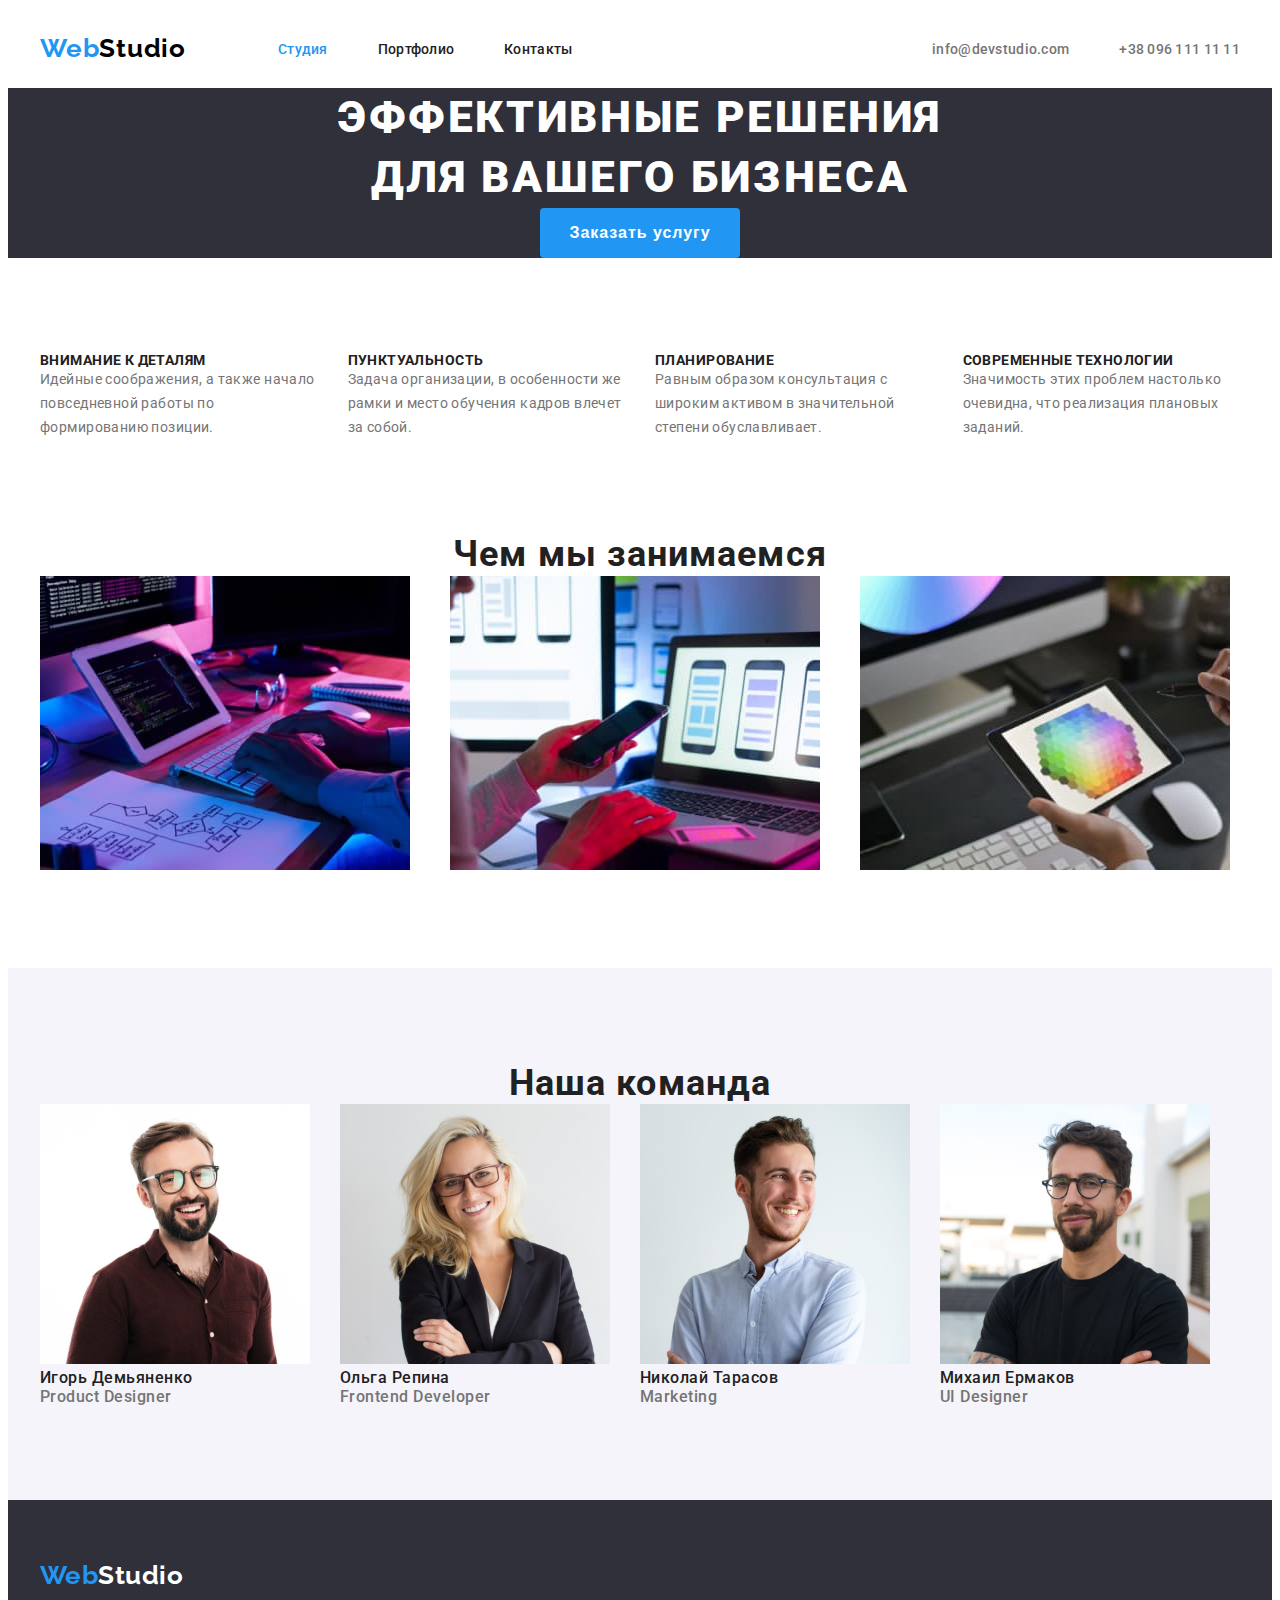
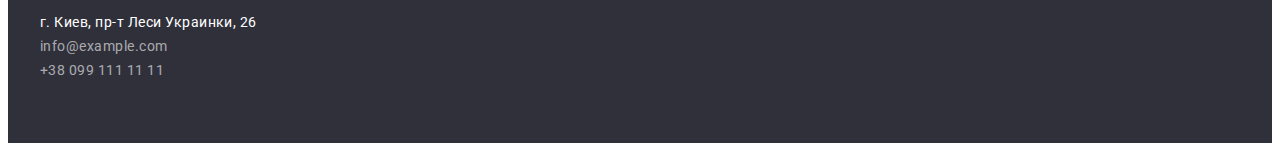
==== commit fa91db76: "update css of portfolio.css" ====
--- a/index.html
+++ b/index.html
@@ -22,30 +22,32 @@
     />
   </head>
   <body>
-    <header class="header-content container box">
+    <header class="header-content">
       <!--навигация по сайту-->
-      <nav class="nav-style box">
-        <a class="logo line" href="./"
-          ><span class="logo-color">Web</span>Studio</a
-        >
-        <ul class="nav-list list box">
-          <li class="item"><a class="link current" href="./">Студия</a></li>
-          <li class="item">
-            <a class="link" href="./portfolio.html">Портфолио</a>
-          </li>
-          <li class="item"><a class="link" href="">Контакты</a></li>
+      <div class="container box">
+        <nav class="nav-style box">
+          <a class="logo line" href="./"
+            ><span class="logo-color">Web</span>Studio</a
+          >
+          <ul class="nav-list list box">
+            <li class="item"><a class="link current" href="./">Студия</a></li>
+            <li class="item">
+              <a class="link" href="./portfolio.html">Портфолио</a>
+            </li>
+            <li class="item"><a class="link" href="">Контакты</a></li>
+          </ul>
+        </nav>
+        <ul class="contacts-header list box">
+          <li class="item">
+            <a class="link" href="mailto:info@devstudio.com"
+              >info@devstudio.com</a
+            >
+          </li>
+          <li class="item">
+            <a class="link" href="tel:+380961111111">+38 096 111 11 11</a>
+          </li>
         </ul>
-      </nav>
-      <ul class="contacts-header list box">
-        <li class="item">
-          <a class="link" href="mailto:info@devstudio.com"
-            >info@devstudio.com</a
-          >
-        </li>
-        <li class="item">
-          <a class="link" href="tel:+380961111111">+38 096 111 11 11</a>
-        </li>
-      </ul>
+      </div>
     </header>
     <main>
       <!-- hero section -->
--- a/css/styles.css
+++ b/css/styles.css
@@ -13,6 +13,7 @@
 
 
 */
+
 :root {
   --text-color-basic: #212121;
   --bg-hero-footer-color: #2f303a;
@@ -51,7 +52,6 @@
   width: 1200px;
   padding: 0 15px;
   margin: 0 auto;
-  outline: 1px solid red;
 }
 
 h1,
@@ -62,9 +62,13 @@
   margin: 0 0;
 }
 
+/* img {
+  display: block;
+  max-width: 100%;
+} */
 /* header's styles */
 
-.header-content {
+.header-content .container {
   height: 80px;
   align-items: center;
 }
@@ -304,12 +308,28 @@
 
 /* portfolio styles */
 
+.projects > .container {
+  padding-top: 94px;
+  padding-bottom: 94px;
+}
+
+.btn-list {
+  justify-content: center;
+}
+
+.btn-list .item {
+  margin-right: 8px;
+}
+
+.btn-list .item:last-child {
+  margin-right: 0;
+}
+
 .filter-btn {
   font-family: inherit;
-  font-style: normal;
-  font-weight: 500;
-  font-size: 16px;
-  line-height: 162%;
+  font-weight: 500;
+  font-size: 16px;
+  line-height: 1.62;
   text-align: center;
   letter-spacing: 0.03em;
   background: var(--bg-color-secnd);
@@ -325,21 +345,34 @@
   color: var(--text-color-third);
 }
 
-/*  projects section  */
-
-.projects .headings {
-  font-style: normal;
-  font-weight: bold;
+/*  cards section  */
+
+.projects .card-set {
+  flex-wrap: wrap;
+  margin-right: -30px;
+}
+
+.projects .card-set .item {
+  margin-top: 30px;
+  margin-right: 30px;
+  flex-basis: calc(100% / 3 - 30px);
+}
+
+.projects .caption {
+  font-weight: 700;
   font-size: 18px;
   line-height: 2;
   letter-spacing: 0.06em;
   color: var(--text-color-basic);
 }
-.projects .items {
-  font-style: normal;
-  font-weight: normal;
-  font-size: 16px;
-  line-height: 187%;
+.projects .text {
+  margin-top: 4px;
+  font-size: 16px;
+  line-height: 1.87;
   letter-spacing: 0.03em;
   color: var(--text-color-secondary);
 }
+
+.projects .card-descrp {
+  padding: 20px 24px;
+}
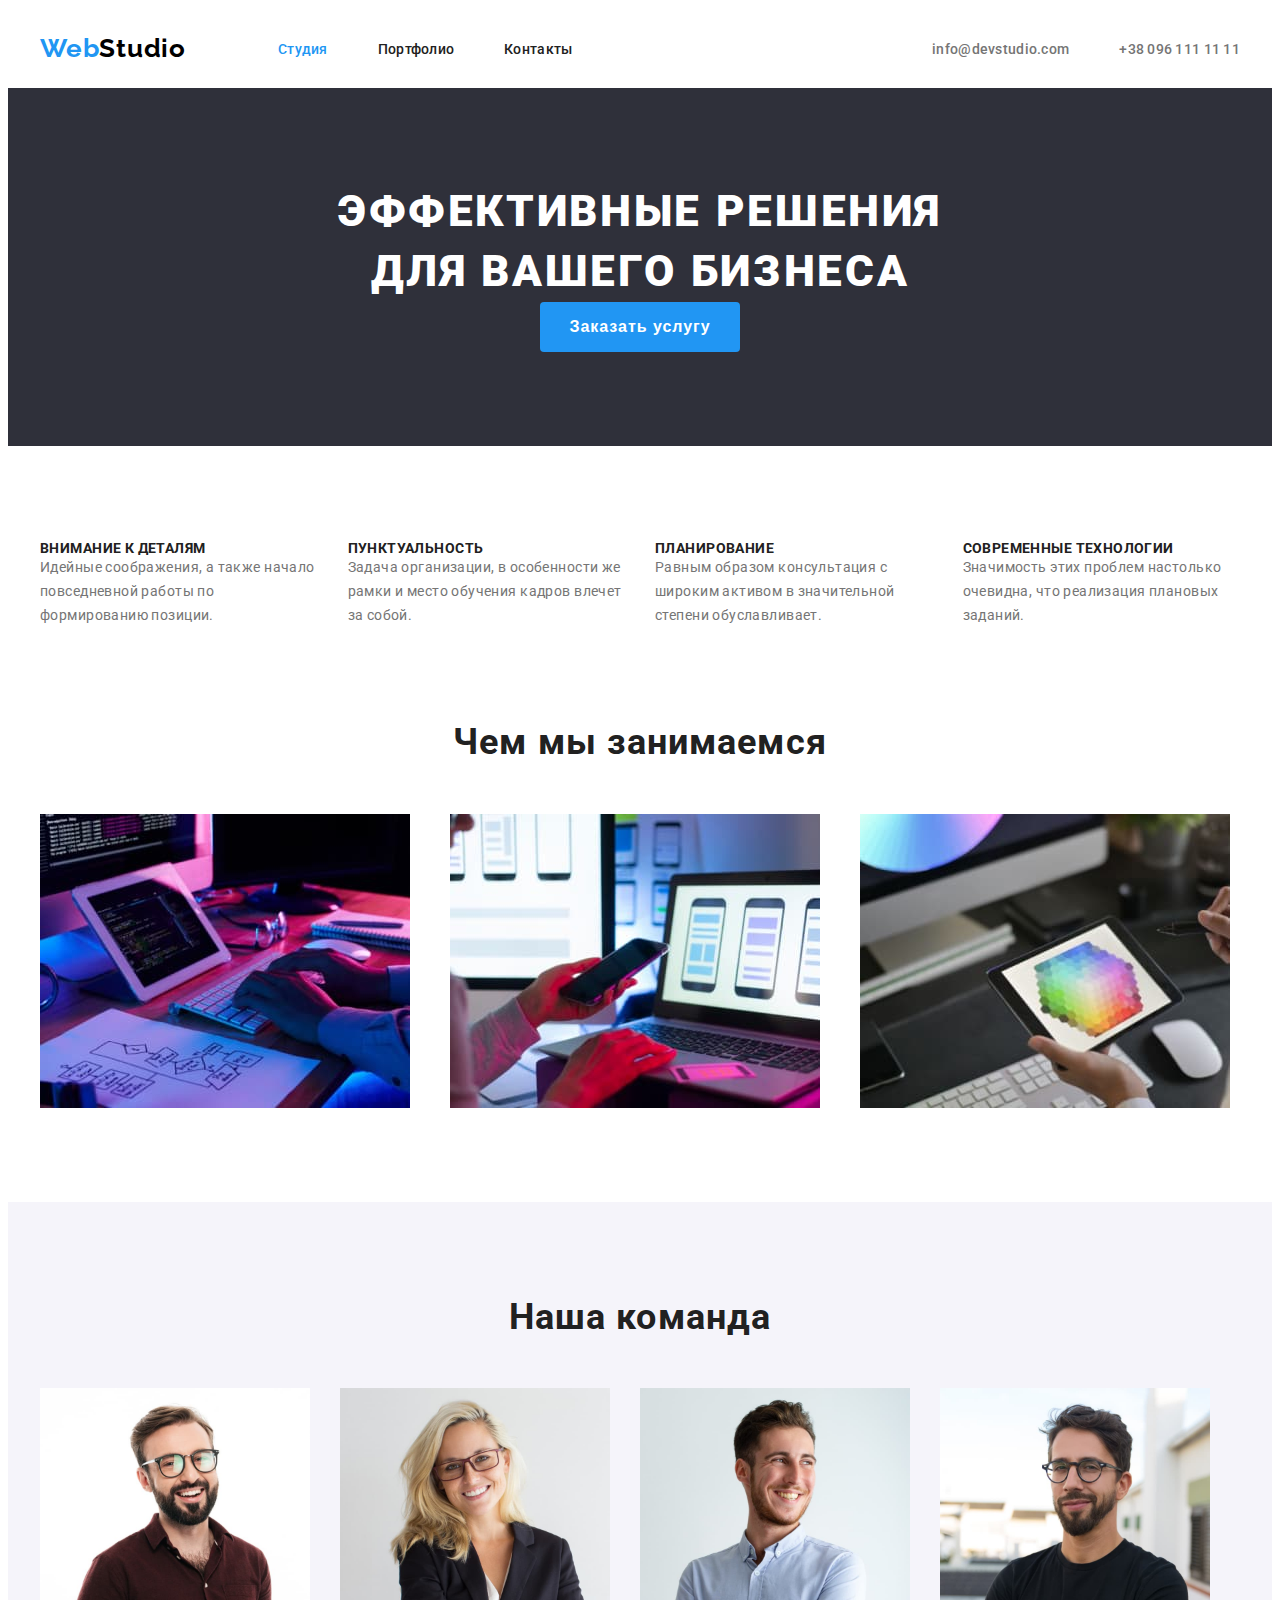
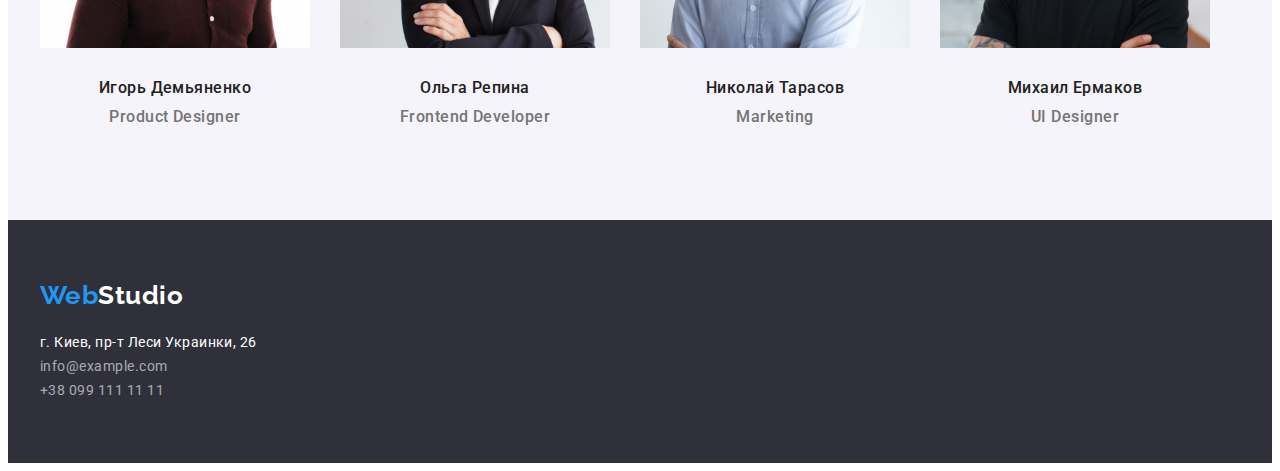
==== commit 299a4744: "update index" ====
--- a/index.html
+++ b/index.html
@@ -51,7 +51,7 @@
     </header>
     <main>
       <!-- hero section -->
-      <section class="hero-section">
+      <section class="hero-section section">
         <div class="container">
           <h1 class="hero-section-heading">
             Эффективные решения для вашего бизнеса
@@ -61,7 +61,7 @@
       </section>
       <!-- секция наши преимущества 
             скрытый заголовок-->
-      <section class="our-benefits-section">
+      <section class="section">
         <div class="container">
           <h2 hidden>наши преимущества</h2>
           <ul class="features list box">
@@ -135,7 +135,7 @@
 
       <!-- our team section -->
 
-      <section class="our-team-section">
+      <section class="our-team-section section">
         <div class="container">
           <h2 class="title">Наша команда</h2>
           <ul class="list box">
--- a/css/styles.css
+++ b/css/styles.css
@@ -62,10 +62,16 @@
   margin: 0 0;
 }
 
-/* img {
+img {
   display: block;
   max-width: 100%;
-} */
+}
+
+.section {
+  padding-top: 94px;
+  padding-bottom: 94px;
+}
+
 /* header's styles */
 
 .header-content .container {
@@ -178,10 +184,6 @@
 
 /* section our benefits */
 
-.our-benefits-section {
-  padding: 94px 0;
-}
-
 .features .headings {
   font-weight: 700;
   font-size: 14px;
@@ -207,17 +209,15 @@
   flex-basis: calc(100% / 4 - 30px);
 }
 
-/* .features .item:nth-child(4n + 4) {
-  margin-right: 0;
-} */
-
 /* our work section*/
+
 .our-work-section {
   padding-bottom: 94px;
 }
 
 .our-work-section .title,
 .our-team-section .title {
+  margin-bottom: 50px;
   font-weight: 700;
   font-size: 36px;
   line-height: 1.17;
@@ -236,23 +236,26 @@
 
 /* our team section */
 .our-team-section {
-  padding: 94px 0;
   background-color: var(--bg-color-secnd);
 }
 
 .our-team-section .headings {
+  margin-top: 30px;
   font-weight: 500;
   font-size: 16px;
   line-height: 1.19;
   letter-spacing: 0.03em;
+  text-align: center;
   color: var(--text-color-basic);
 }
 
 .our-team-section .members {
+  margin-top: 10px;
   font-weight: 500;
   font-size: 16px;
   line-height: 1.19;
   letter-spacing: 0.03em;
+  text-align: center;
   color: var(--text-color-secondary);
 }
 
@@ -375,4 +378,7 @@
 
 .projects .card-descrp {
   padding: 20px 24px;
-}
+  border-left: 1px solid #eeeeee;
+  border-bottom: 1px solid #eeeeee;
+  border-right: 1px solid #eeeeee;
+}
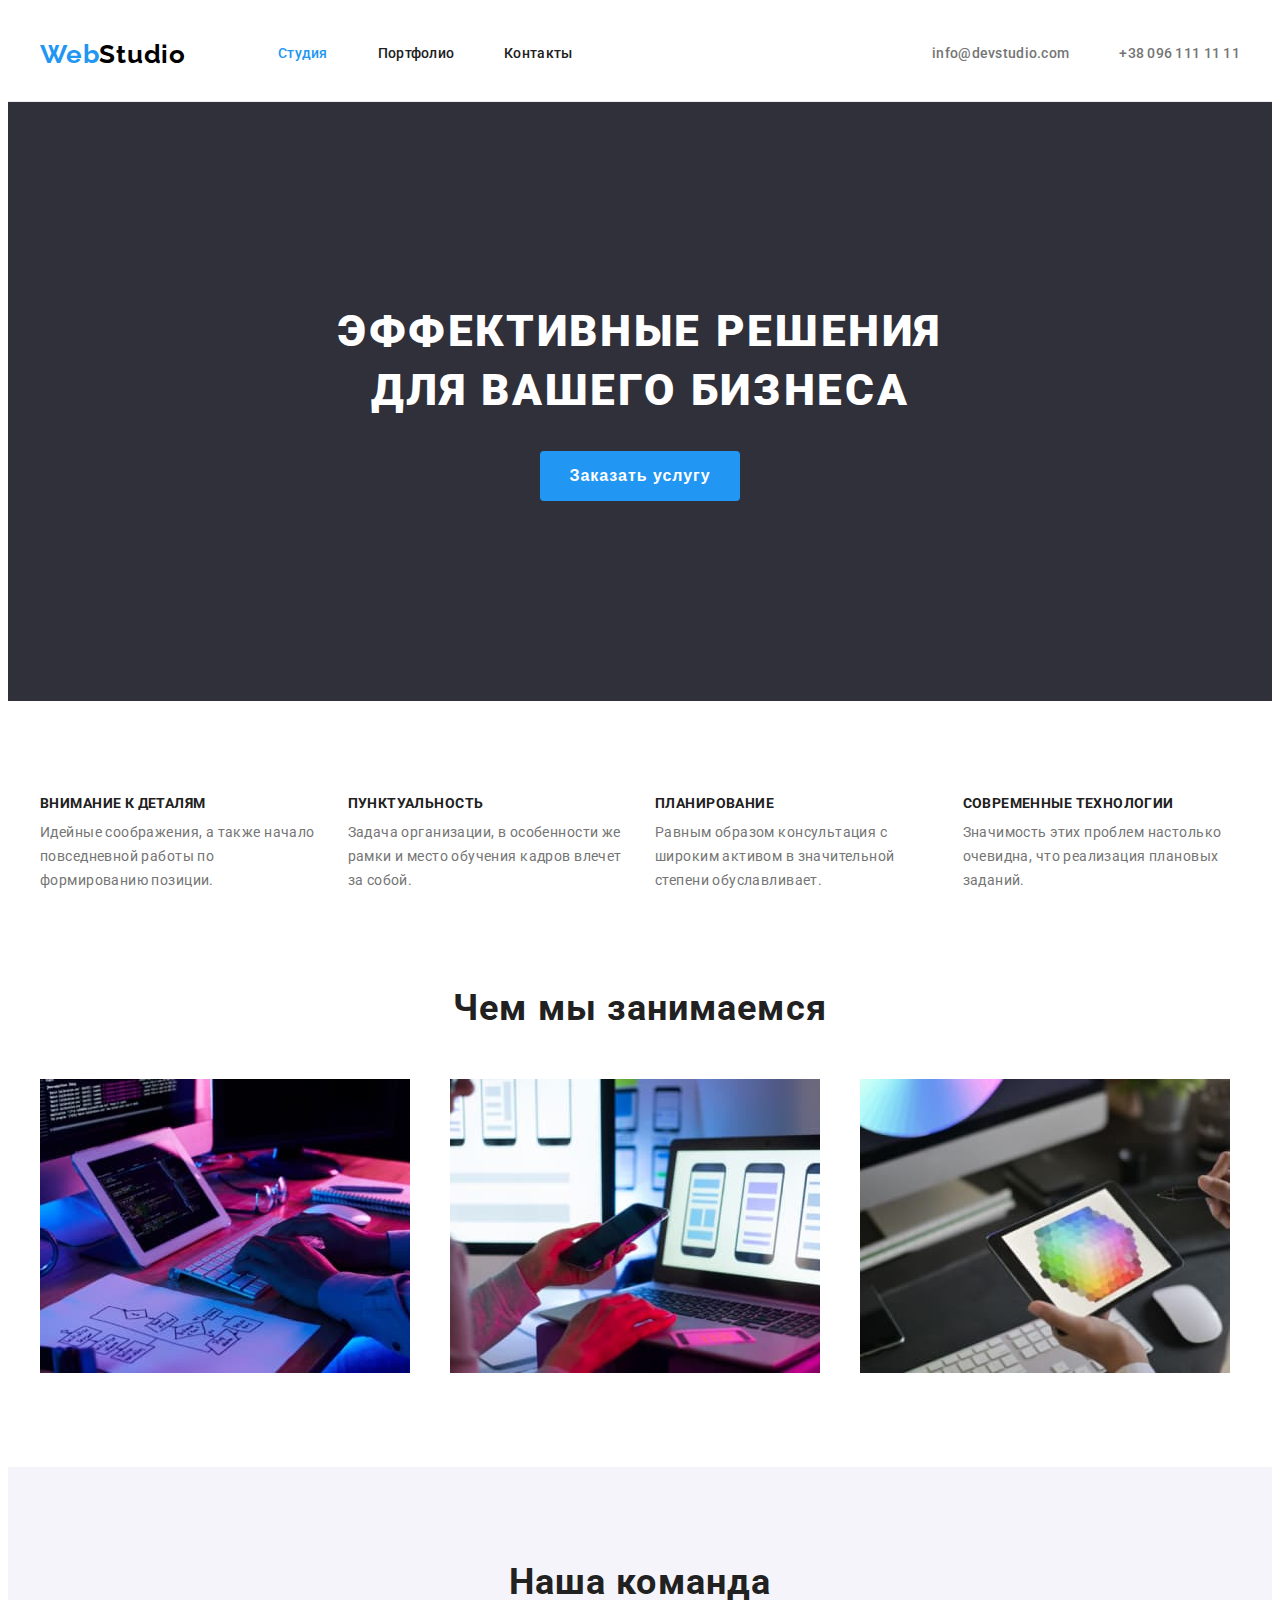
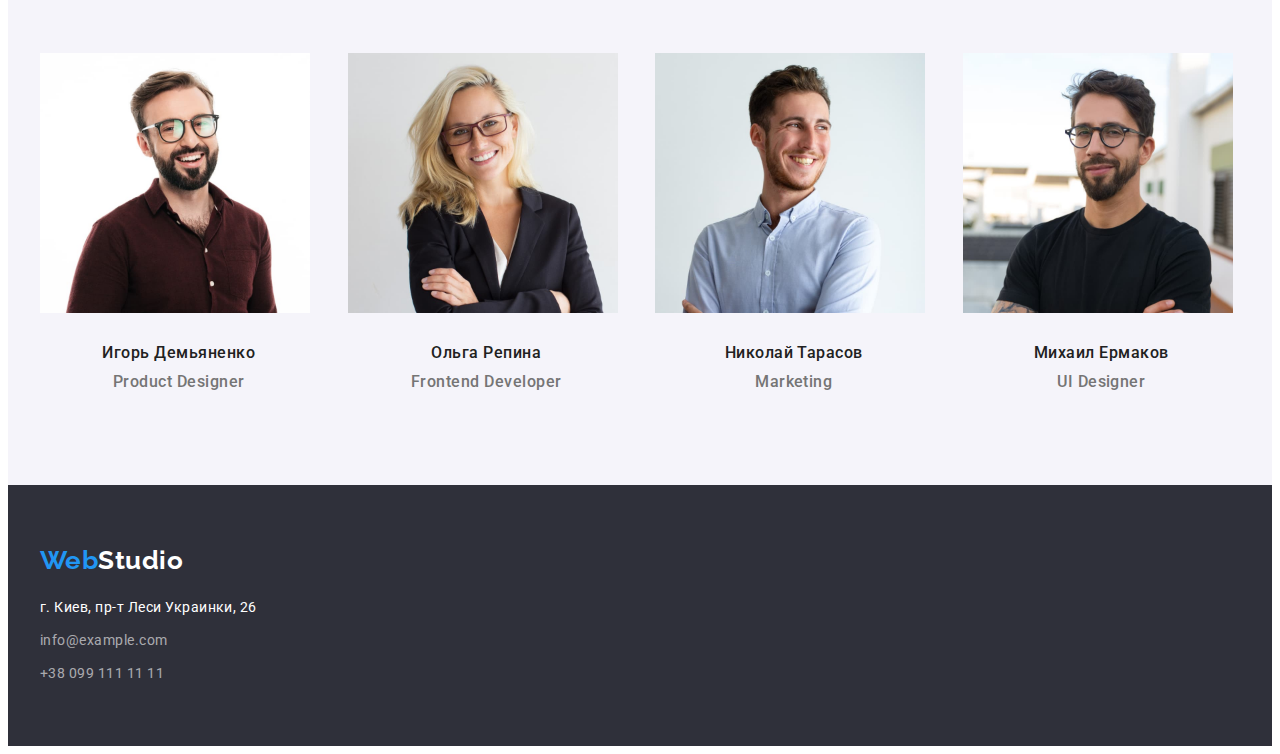
==== commit 1ba93b5e: "update after mentor's corrections" ====
--- a/index.html
+++ b/index.html
@@ -146,8 +146,10 @@
                 width="270"
                 height="260"
               />
-              <h3 class="headings">Игорь Демьяненко</h3>
-              <p class="members">Product Designer</p>
+              <div class="photo-capture">
+                <h3 class="headings">Игорь Демьяненко</h3>
+                <p class="members">Product Designer</p>
+              </div>
             </li>
             <li class="item">
               <img
@@ -156,8 +158,10 @@
                 width="270"
                 height="260"
               />
-              <h3 class="headings">Ольга Репина</h3>
-              <p class="members">Frontend Developer</p>
+              <div class="photo-capture">
+                <h3 class="headings">Ольга Репина</h3>
+                <p class="members">Frontend Developer</p>
+              </div>
             </li>
             <li class="item">
               <img
@@ -166,8 +170,10 @@
                 width="270"
                 height="260"
               />
-              <h3 class="headings">Николай Тарасов</h3>
-              <p class="members">Marketing</p>
+              <div class="photo-capture">
+                <h3 class="headings">Николай Тарасов</h3>
+                <p class="members">Marketing</p>
+              </div>
             </li>
             <li class="item">
               <img
@@ -176,8 +182,10 @@
                 width="270"
                 height="260"
               />
-              <h3 class="headings">Михаил Ермаков</h3>
-              <p class="members">UI Designer</p>
+              <div class="photo-capture">
+                <h3 class="headings">Михаил Ермаков</h3>
+                <p class="members">UI Designer</p>
+              </div>
             </li>
           </ul>
         </div>
--- a/css/styles.css
+++ b/css/styles.css
@@ -31,7 +31,7 @@
 body {
   font-family: 'Roboto', 'Verdana', 'Tahoma';
   background-color: var(--bg-color-frst);
-  letter-spacing: 00.03em;
+  letter-spacing: 0.03em;
 }
 
 .list {
@@ -42,7 +42,9 @@
 }
 
 .link {
-  text-decoration: none;
+  display: inline-block;
+  text-decoration: none;
+  padding: 5px 0;
 }
 .box {
   display: flex;
@@ -73,9 +75,13 @@
 }
 
 /* header's styles */
+.header-content {
+  border-bottom: solid 1px #ececec;
+}
 
 .header-content .container {
-  height: 80px;
+  padding-top: 30.8px;
+  padding-bottom: 30.8px;
   align-items: center;
 }
 
@@ -110,12 +116,8 @@
   letter-spacing: 0.02em;
 }
 
-.nav-list .item {
+.nav-list .item:not(:last-child) {
   margin-right: 50px;
-}
-
-.nav-list .item:last-child {
-  margin-right: 0;
 }
 
 .nav-list .link:hover,
@@ -141,19 +143,18 @@
   color: var(--accent-color);
 }
 
-.contacts-header .item {
+.contacts-header .item:not(:last-child) {
   margin-right: 50px;
 }
 
-.contacts-header .item:last-child {
-  margin-right: 0;
-}
 /* hero section */
 
 .hero-section {
   background: var(--bg-hero-footer-color);
   color: var(--text-color-third);
   text-align: center;
+  padding-top: 200px;
+  padding-bottom: 200px;
 }
 
 .hero-section-heading {
@@ -168,6 +169,7 @@
 }
 
 .hero-button {
+  margin-top: 30px;
   font-style: normal;
   font-weight: bold;
   font-size: 16px;
@@ -193,6 +195,7 @@
 }
 
 .features .text {
+  margin-top: 10px;
   font-size: 14px;
   line-height: 1.71;
   letter-spacing: 0.03em;
@@ -239,8 +242,10 @@
   background-color: var(--bg-color-secnd);
 }
 
+.photo-capture {
+  padding-top: 30px;
+}
 .our-team-section .headings {
-  margin-top: 30px;
   font-weight: 500;
   font-size: 16px;
   line-height: 1.19;
@@ -265,7 +270,7 @@
 
 .our-team-section .item {
   margin-right: 30px;
-  flex-basis: (100% / 4 - 30px);
+  flex-basis: calc(100% / 4 - 30px);
 }
 
 /* footer's style */
@@ -305,30 +310,22 @@
   color: var(--accent-color);
 }
 
-.contact-link-footer .item {
+.contacts-footer .item {
   margin-top: 9px;
 }
 
 /* portfolio styles */
-
-.projects > .container {
-  padding-top: 94px;
-  padding-bottom: 94px;
-}
 
 .btn-list {
   justify-content: center;
 }
 
-.btn-list .item {
+.btn-list .item:not(:last-child) {
   margin-right: 8px;
 }
 
-.btn-list .item:last-child {
-  margin-right: 0;
-}
-
 .filter-btn {
+  padding: 6px 22px;
   font-family: inherit;
   font-weight: 500;
   font-size: 16px;
